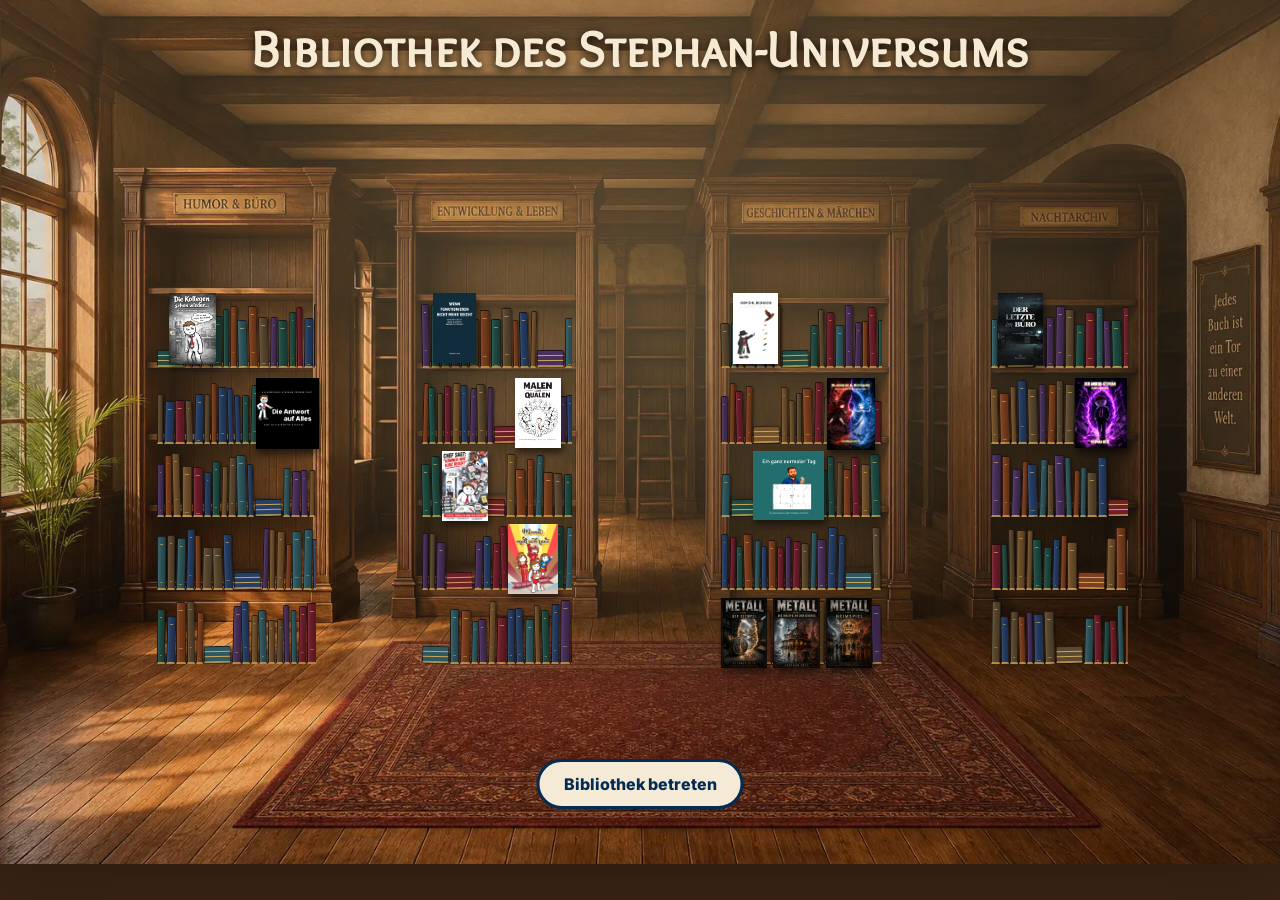
==== index.html @ 8bffe879 "bibliothek aktualisiert" ====
<!doctype html>
<html lang="de">
<head>
<meta charset="utf-8">
<meta name="viewport" content="width=device-width,initial-scale=1">
<title>Bibliothek des Stephan-Universums – Sprint 10.1</title>
<style>
@import url('https://fonts.googleapis.com/css2?family=Inter:wght@400;600;700;800&family=Overlock+SC&display=swap');

:root{
  --ink:#042C53;
  --accent:#AB1147;
  --paper:#f4ead5;
}
*{box-sizing:border-box}
html,body{margin:0;min-height:100%;font-family:Inter,system-ui,sans-serif;background:#1d120b;color:var(--ink)}
button{font:inherit}
.scene{
  position:relative;
  width:min(1536px,100%);
  min-height:864px;
  margin:auto;
  overflow:hidden;
  background:
    linear-gradient(rgba(0,0,0,.05),rgba(0,0,0,.12)),
    url("[data-uri]") center/cover no-repeat;
  box-shadow:0 0 70px rgba(0,0,0,.65);
}
.scene::after{
  content:"";
  position:absolute;
  inset:0;
  pointer-events:none;
  background:linear-gradient(90deg,rgba(0,0,0,.18),transparent 25%,transparent 75%,rgba(0,0,0,.14));
  z-index:1;
}



h1{
  position:absolute;
  z-index:10;
  top:18px;
  left:50%;
  transform:translateX(-50%);
  width:96%;
  margin:0;
  text-align:center;
  color:#f6ead2;
  font-family:"Overlock SC",serif;
  font-size:clamp(30px,4vw,56px);
  text-shadow:0 3px 10px rgba(0,0,0,.9);
}
.shelf-library{
  position:absolute;
  inset:0;
  z-index:22;
  pointer-events:none;
}
.shelf-fill{
  position:absolute;
  inset:0;
  z-index:20;
  pointer-events:none;
}
.shelf-run{
  position:absolute;
  left:var(--run-left);
  top:var(--run-top);
  width:var(--run-width);
  height:66px;
  display:flex;
  align-items:flex-end;
  gap:1px;
  overflow:hidden;
  padding:0 2px;
}
.placeholder-book{
  position:relative;
  flex:0 0 var(--fake-width);
  width:var(--fake-width);
  height:var(--fake-height);
  border-radius:2px 2px 0 0;
  background:
    linear-gradient(90deg,rgba(255,255,255,.12),transparent 24%,rgba(0,0,0,.22) 86%),
    var(--fake-color);
  border:1px solid rgba(20,8,4,.7);
  border-bottom:2px solid rgba(211,169,81,.72);
  box-shadow:1px 1px 2px rgba(0,0,0,.5);
  transform:rotate(var(--fake-lean));
  transform-origin:center bottom;
}
.placeholder-book::before{
  content:"";
  position:absolute;
  left:2px;
  right:2px;
  top:7px;
  height:1px;
  background:rgba(220,184,105,.58);
  box-shadow:0 38px 0 rgba(220,184,105,.42);
}
.placeholder-book.laid{
  flex-basis:27px;
  width:27px;
  height:17px;
  border-radius:2px;
  background:repeating-linear-gradient(to bottom,var(--fake-color) 0 4px,#c9a35f 4px 5px);
  transform:translateY(-1px) rotate(var(--fake-lean));
}
.placeholder-book.laid::before{display:none}
.shelf-library.ready{pointer-events:auto}
.shelf-book{
  position:absolute;
  left:var(--book-x);
  top:var(--book-y);
  height:var(--book-height);
  padding:0;
  border:0;
  background:transparent;
  cursor:pointer;
  transform:rotate(var(--book-tilt));
  transform-origin:center bottom;
  filter:drop-shadow(2px 5px 3px rgba(0,0,0,.55));
  transition:transform .22s ease,filter .22s ease;
}
.shelf-book img{display:block;width:auto;height:100%}
.shelf-book:hover,.shelf-book:focus-visible{
  z-index:3;
  outline:none;
  transform:translateY(-12px) scale(1.12) rotate(0deg);
  filter:drop-shadow(4px 10px 6px rgba(0,0,0,.7)) brightness(1.13);
}
.shelf-book:disabled{cursor:wait;filter:grayscale(.35) brightness(.75)}
/* Saubere Actor-Struktur: alles bewegt sich gemeinsam */
.actor{
  position:absolute;
  z-index:50;
  left:calc(100% + 40px);
  bottom:-14px;
  width:290px;
  height:620px;
  pointer-events:none;
  transition:
    left 1.25s cubic-bezier(.42,0,.25,1),
    bottom 1.05s cubic-bezier(.42,0,.25,1),
    transform 1.05s cubic-bezier(.42,0,.25,1);
  opacity:1;
}
.actor.walking .actor__figure,
.actor.walking .actor__book{
  animation:bob .34s ease-in-out infinite alternate;
}
@keyframes bob{
  from{translate:0 0;rotate:-.6deg}
  to{translate:0 -7px;rotate:.6deg}
}
.actor__figure{
  position:absolute;
  left:0;
  bottom:0;
  width:290px;
  height:auto;
  opacity:1;
  filter:drop-shadow(0 15px 10px rgba(0,0,0,.3));
  z-index:3;
}
.actor__figure--ink{
  z-index:2;
  filter:brightness(0) drop-shadow(0 0 3px #000) drop-shadow(0 0 2px #000)!important;
}
.actor__book{
  position:absolute;
  left:112px;
  bottom:120px;
  width:62px;
  height:190px;
  object-fit:contain;
  opacity:0;
  transform:rotate(90deg) scale(.60);
  filter:drop-shadow(0 8px 5px rgba(0,0,0,.35));
  transition:opacity .18s ease;
  z-index:4;
}
.actor.has-book .actor__book{opacity:1}
.actor__shadow{
  position:absolute;
  left:48px;
  bottom:5px;
  width:200px;
  height:28px;
  border-radius:50%;
  background:rgba(0,0,0,.28);
  filter:blur(7px);
  z-index:1;
}

.speech{
  position:absolute;
  z-index:35;
  right:230px;
  bottom:500px;
  width:260px;
  padding:15px 18px;
  border:3px solid var(--ink);
  border-radius:22px;
  background:#fff;
  box-shadow:0 8px 18px rgba(0,0,0,.18);
  font-weight:800;
  opacity:0;
  transform:translateY(10px);
  transition:.3s;
}
.speech.show{opacity:1;transform:none}
.speech::after{
  content:"";
  position:absolute;
  right:-18px;
  bottom:25px;
  border-width:12px 0 12px 18px;
  border-style:solid;
  border-color:transparent transparent transparent var(--ink);
}
.status{
  position:absolute!important;
  width:1px!important;
  height:1px!important;
  padding:0!important;
  margin:-1px!important;
  overflow:hidden!important;
  clip:rect(0,0,0,0)!important;
  white-space:nowrap!important;
  border:0!important;
}
.overlay{
  position:fixed;
  inset:0;
  z-index:100;
  display:grid;
  place-items:center;
  padding:20px;
  background:rgba(4,44,83,.72);
  backdrop-filter:blur(5px);
  opacity:0;
  visibility:hidden;
  transition:.35s;
}
.overlay.open{opacity:1;visibility:visible}
.book-panel{
  position:relative;
  width:min(900px,96vw);
  min-height:500px;
  display:grid;
  grid-template-columns:minmax(180px,34%) 1fr;
  gap:28px;
  padding:34px;
  border-radius:18px;
  background:
    linear-gradient(90deg,rgba(0,0,0,.08) 49.7%,rgba(255,255,255,.28) 50%,transparent 50.3%),
    var(--paper);
  box-shadow:0 25px 80px rgba(0,0,0,.5);
  transform:scale(.75);
  transition:.45s;
}
.overlay.open .book-panel{transform:scale(1)}
.book-panel img{
  max-width:100%;
  max-height:430px;
  margin:auto;
  display:block;
  object-fit:contain;
  filter:drop-shadow(0 15px 10px rgba(0,0,0,.25));
}
.book-panel h2{
  margin:22px 0 12px;
  font-family:"Overlock SC",serif;
  font-size:clamp(30px,4vw,48px);
}
.book-panel p{line-height:1.65}
.close{
  position:absolute;
  top:12px;
  right:14px;
  border:0;
  background:transparent;
  color:var(--ink);
  font-size:28px;
  cursor:pointer;
}

@media(max-width:820px){
  .scene{min-height:920px;background-position:center top}
  .actor{
    width:220px;
    height:470px;
    bottom:-10px;
  }
  .actor__figure{width:220px}
  .actor__book{
    left:82px;
    bottom:88px;
    width:48px;
    height:145px;
  }
  .actor__shadow{left:36px;width:150px}
  .shelf-book{height:calc(var(--book-height) * .72)}
  .shelf-run{height:50px}
  .speech{right:140px;bottom:370px;width:210px}
  .book-panel{grid-template-columns:1fr;text-align:center;max-height:90vh;overflow:auto}
  .book-panel img{max-height:250px}
}
@media(prefers-reduced-motion:reduce){
  *,*:before,*:after{animation:none!important;transition:none!important}
}

.library-lights{position:absolute;inset:0;z-index:18;pointer-events:none;opacity:0;transition:opacity 1.2s}
.library-lights.active{opacity:1}
.light-zone{position:absolute;top:105px;width:180px;height:650px;text-align:center}
.light-zone .beam{position:absolute;top:0;left:18px;width:144px;height:570px;background:linear-gradient(to bottom,rgba(255,230,150,.28),rgba(255,230,150,.09) 68%,rgba(255,230,150,0));clip-path:polygon(38% 0,62% 0,100% 100%,0 100%);filter:blur(9px)}
.light-zone .label{position:absolute;top:548px;left:-20px;width:220px;padding:0;color:rgba(255,229,158,.9);font-family:"Overlock SC",serif;font-size:21px;font-weight:bold;line-height:1.05;text-transform:uppercase;letter-spacing:.7px;text-shadow:0 0 7px rgba(255,218,124,.85),0 3px 3px rgba(0,0,0,.9);transform:perspective(220px) rotateX(58deg) scaleY(1.25);transform-origin:center top}
.light-zone.humor{left:10%}.light-zone.development{left:31%}.light-zone.stories{left:54%}.light-zone.night{left:76%}


/* Sprint 6.5: Nur der hintere Bibliotheksbereich wird dunkler. */
.spooky-shade{
  position:absolute;
  left:8%;
  right:5%;
  top:7%;
  height:58%;
  z-index:8;
  pointer-events:none;
  opacity:0;
  background:
    radial-gradient(ellipse at 50% 42%,rgba(8,13,24,.08) 0%,rgba(0,0,0,.34) 64%,rgba(0,0,0,.55) 100%),
    linear-gradient(to bottom,rgba(0,0,0,.48),rgba(0,0,0,.18) 82%,transparent);
  filter:blur(3px);
  transition:opacity 2.4s ease;
}
.spooky-shade.active{opacity:1}

/* Stephan bleibt vollständig deckend. */
.actor{
  z-index:50!important;
  opacity:1!important;
  filter:none!important;
  mix-blend-mode:normal!important;
}
.actor__figure:not(.actor__figure--ink){
  opacity:1!important;
  filter:drop-shadow(0 15px 10px rgba(0,0,0,.30))!important;
  mix-blend-mode:normal!important;
}
.actor__figure--ink{
  opacity:1!important;
  filter:brightness(0) drop-shadow(0 0 3px #000) drop-shadow(0 0 2px #000)!important;
  mix-blend-mode:normal!important;
}
.actor__book{opacity:0}
.actor.has-book .actor__book{opacity:1}

/* Das Gespenst bleibt ein Hintergrunddetail, ist aber deutlich besser erkennbar. */
.ghost-stage{
  position:absolute;
  left:7%;
  right:5%;
  top:13%;
  height:45%;
  z-index:11;
  overflow:hidden;
  pointer-events:none;
}
.ghost-shell{
  position:absolute;
  left:-220px;
  top:34%;
  width:165px;
  height:118px;
  opacity:0;
  transform:scale(.81);
  will-change:left,top,transform,opacity;
}
.ghost-image{
  position:absolute;
  inset:0;
  width:100%;
  height:100%;
  object-fit:contain;
  filter:
    brightness(.82)
    drop-shadow(0 0 8px rgba(205,225,255,.42))
    drop-shadow(0 0 16px rgba(125,170,220,.24));
}
.ghost-shell.ambient{
  animation:ghostAmbient 34s ease-in-out infinite;
}
@keyframes ghostAmbient{
  0%{left:-220px;top:38%;opacity:0;transform:translateY(0) scale(.75) rotate(-2deg)}
  8%{opacity:.36}
  20%{left:18%;top:30%;opacity:.18;transform:translateY(-10px) scale(.78) rotate(1deg)}
  34%{left:36%;top:40%;opacity:.42;transform:translateY(7px) scale(.81) rotate(-1deg)}
  48%{left:56%;top:28%;opacity:.16;transform:translateY(-8px) scale(.80) rotate(1deg)}
  62%{left:78%;top:39%;opacity:.40;transform:translateY(6px) scale(.77) rotate(-1deg)}
  74%{left:102%;top:31%;opacity:0;transform:translateY(-5px) scale(.74) rotate(2deg)}
  75%{left:102%;top:31%;opacity:0;transform:scaleX(-1) scale(.74)}
  83%{opacity:.35}
  91%{left:42%;top:36%;opacity:.20;transform:translateY(5px) scaleX(-1) scale(.78)}
  100%{left:-220px;top:28%;opacity:0;transform:translateY(-7px) scaleX(-1) scale(.75)}
}
.knock-book{display:none!important}


/* Sprint 6.6: Vier anklickbare Museumsschilder im Besucherbereich. */
.info-signs{
  position:absolute;
  z-index:58;
  left:2.5%;
  right:19%;
  bottom:18px;
  display:grid;
  grid-template-columns:repeat(4,minmax(0,1fr));
  gap:18px;
  align-items:end;
  pointer-events:none;
  opacity:0;
  transform:translateY(24px);
  transition:opacity .8s ease,transform .8s ease;
}
.info-signs.active{
  opacity:1;
  transform:none;
  pointer-events:auto;
}
.info-sign{
  position:relative;
  min-width:0;
  padding-bottom:24px;
  filter:drop-shadow(0 10px 8px rgba(0,0,0,.48));
}
.info-sign__plate{
  position:relative;
  min-height:170px;
  padding:13px 12px 15px;
  border:3px solid #8d642d;
  border-radius:8px;
  color:#f7e8bd;
  background:
    linear-gradient(145deg,rgba(255,255,255,.11),transparent 24%),
    linear-gradient(180deg,#4b2b18,#2b170e);
  box-shadow:
    inset 0 0 0 2px rgba(226,183,92,.22),
    inset 0 0 22px rgba(0,0,0,.55);
  transform:perspective(420px) rotateX(10deg);
  transform-origin:center bottom;
}
.info-sign__plate::before{
  content:"";
  position:absolute;
  inset:5px;
  border:1px solid rgba(222,179,88,.38);
  border-radius:4px;
  pointer-events:none;
}
.info-sign h2{
  position:relative;
  margin:0 0 9px;
  padding-bottom:7px;
  color:#e9c976;
  font-family:"Overlock SC",serif;
  font-size:clamp(14px,1.35vw,20px);
  line-height:1.05;
  text-align:center;
  text-shadow:0 2px 3px rgba(0,0,0,.8);
  border-bottom:1px solid rgba(228,192,112,.36);
}
.info-sign__titles{
  position:relative;
  display:grid;
  gap:4px;
}
.info-title{
  width:100%;
  padding:4px 4px;
  border:0;
  border-radius:4px;
  color:#f6ead0;
  background:transparent;
  font-size:clamp(12px,1.05vw,16px);
  line-height:1.2;
  text-align:left;
  cursor:pointer;
  text-shadow:0 1px 2px rgba(0,0,0,.9);
  transition:color .18s ease,background .18s ease,text-shadow .18s ease,transform .18s ease;
}
.info-title:hover,
.info-title:focus-visible{
  outline:none;
  color:#fff3b8;
  background:rgba(220,174,73,.18);
  text-shadow:0 0 8px rgba(255,221,121,.9);
  transform:translateX(3px);
}
.info-title:disabled{
  opacity:.48;
  cursor:wait;
  transform:none;
}
.info-sign__post{
  position:absolute;
  left:50%;
  bottom:0;
  width:12px;
  height:34px;
  transform:translateX(-50%);
  border:2px solid #785020;
  background:linear-gradient(90deg,#4a2a12,#bb843c 48%,#43230f);
  box-shadow:0 4px 6px rgba(0,0,0,.45);
}
.info-sign__post::after{
  content:"";
  position:absolute;
  left:50%;
  bottom:-4px;
  width:58px;
  height:10px;
  transform:translateX(-50%);
  border:2px solid #6e481c;
  border-radius:50%;
  background:linear-gradient(#a66f30,#4b2b13);
}
.info-sign--night .info-sign__plate{
  border-color:#6c7890;
  background:
    linear-gradient(145deg,rgba(185,211,255,.12),transparent 24%),
    linear-gradient(180deg,#252c3c,#121722);
  box-shadow:
    inset 0 0 0 2px rgba(158,184,224,.18),
    inset 0 0 24px rgba(0,0,0,.68);
}
.info-sign--night h2{color:#c6d8f3}

/* Die echten Buchrücken bleiben Dekoration; ausgewählt wird über die Schilder. */
.shelf-library.ready{pointer-events:none}
.shelf-book{cursor:default}
.shelf-book:hover,
.shelf-book:focus-visible{
  z-index:auto;
  outline:none;
  transform:rotate(var(--book-tilt));
  filter:drop-shadow(2px 5px 3px rgba(0,0,0,.55));
}

/* Die vorhandenen Regalnamen bleiben am Regal; im Lichtkegel steht kein zweiter Text. */
.light-zone .label{display:none}
.light-zone.humor .beam{
  background:linear-gradient(to bottom,rgba(255,224,137,.31),rgba(255,215,122,.08) 70%,transparent);
}
.light-zone.development .beam{
  background:linear-gradient(to bottom,rgba(244,235,182,.27),rgba(225,230,170,.08) 70%,transparent);
}
.light-zone.stories .beam{
  background:linear-gradient(to bottom,rgba(255,215,105,.34),rgba(255,197,77,.09) 70%,transparent);
}
.light-zone.night .beam{
  background:linear-gradient(to bottom,rgba(161,193,239,.30),rgba(105,137,190,.10) 70%,transparent);
  filter:blur(10px);
}

/* Stephan wartet ganz rechts, außerhalb der Schildreihe. */
.speech{right:245px}
@media(max-width:1050px){
  .info-signs{right:15%;gap:10px}
  .info-sign__plate{min-height:160px;padding:10px 8px 12px}
}
@media(max-width:820px){
  .info-signs{
    left:2%;
    right:2%;
    bottom:12px;
    grid-template-columns:repeat(2,minmax(0,1fr));
    gap:8px 10px;
  }
  .info-sign{padding-bottom:15px}
  .info-sign__plate{min-height:126px}
  .info-sign__post{height:23px}
  .actor{opacity:.88!important}
}


/* Sprint 6.8 – fertige Bibliothekskarte für Buch 1 */
.library-card-panel{width:min(1120px,94vw);max-height:90vh;overflow:auto;grid-template-columns:minmax(260px,.72fr) minmax(430px,1.28fr);gap:30px;padding:34px;align-items:start;background:radial-gradient(circle at 20% 10%,rgba(232,196,117,.12),transparent 36%),linear-gradient(145deg,#24150e,#100b08 68%);border:3px solid #8c642f;box-shadow:0 28px 80px rgba(0,0,0,.78),inset 0 0 0 2px rgba(228,188,104,.16)}
.reading-desk{position:sticky;top:8px;padding:28px 24px 34px;border:3px solid #694119;border-radius:12px 12px 35px 35px;background:linear-gradient(100deg,rgba(255,255,255,.06),transparent 28%),repeating-linear-gradient(90deg,#553019 0,#553019 22px,#4a2815 23px,#4a2815 45px);box-shadow:inset 0 0 28px rgba(0,0,0,.55),0 18px 24px rgba(0,0,0,.4)}
.reading-desk__cover{display:flex;justify-content:center;align-items:center;min-height:410px;padding:14px;border-radius:8px;background:rgba(20,11,7,.48);box-shadow:inset 0 0 18px rgba(0,0,0,.7)}
.reading-desk__cover img{display:block;width:auto;max-width:100%;max-height:430px;object-fit:contain;filter:drop-shadow(0 15px 14px rgba(0,0,0,.72))}
.reading-desk__label{margin-top:18px;color:#d8bc7d;font-size:13px;letter-spacing:.08em;text-align:center;text-transform:uppercase}
.library-card{position:relative;padding:25px 28px 28px;color:#332519;border-radius:5px;background:linear-gradient(rgba(255,255,255,.25),rgba(255,255,255,.02)),#eee1c4;box-shadow:0 16px 30px rgba(0,0,0,.45),inset 0 0 32px rgba(114,80,36,.18)}
.library-card::before{content:"";position:absolute;inset:10px;border:1px solid rgba(96,63,27,.28);pointer-events:none}
.library-card h2{position:relative;margin:0 0 17px;color:#442715;font-family:"Overlock SC",serif;font-size:clamp(30px,3.2vw,48px);line-height:.95}
.library-card h3{margin:0 0 8px;color:#59351e;font-family:"Overlock SC",serif;font-size:21px}
.library-card__location{position:relative;display:inline-block;margin:0 0 13px;padding:5px 10px;color:#d9e5f7;border:1px solid #64738d;background:#283143;font-size:13px;letter-spacing:.06em;text-transform:uppercase}
.library-card__section{position:relative;margin-top:18px;padding-top:15px;border-top:1px solid rgba(91,59,28,.28)}
.library-card blockquote{margin:0;padding:11px 14px;border-left:4px solid #8a5a2f;background:rgba(113,74,34,.07);font-style:italic;line-height:1.48}
.detail-description p{margin:0 0 10px;line-height:1.5}
.book-data{margin:0;border:1px solid rgba(85,53,25,.32)}
.book-data div{display:grid;grid-template-columns:150px 1fr;border-top:1px solid rgba(85,53,25,.22)}
.book-data div:first-child{border-top:0}.book-data dt,.book-data dd{margin:0;padding:8px 10px}.book-data dt{font-weight:800;background:rgba(92,58,27,.09)}
.detail-actions{position:relative;display:flex;flex-wrap:wrap;gap:10px;margin-top:23px}
.detail-button{display:inline-flex;justify-content:center;align-items:center;min-height:43px;padding:9px 17px;border:2px solid #5d381d;border-radius:999px;color:#f8ebcf;background:#53301b;font-weight:800;text-decoration:none;box-shadow:0 5px 10px rgba(0,0,0,.2);transition:transform .18s ease,filter .18s ease}
.detail-button:hover,.detail-button:focus-visible{outline:none;transform:translateY(-2px);filter:brightness(1.14)}
.detail-button--amazon{color:#17120c;border-color:#a46613;background:#f2b84b}
.detail-amazon-links{display:flex;flex-wrap:wrap;gap:10px;justify-content:center}
.detail-fallback{position:relative;margin:15px 0 0;line-height:1.55}
.library-card-panel:not(.is-finished) .finished-only,.library-card-panel:not(.is-finished) .library-card__location{display:none}
.library-card-panel.is-finished .detail-fallback{display:none}
@media(max-width:820px){.library-card-panel{grid-template-columns:1fr;gap:18px;padding:18px}.reading-desk{position:relative;top:auto}.reading-desk__cover{min-height:260px}.reading-desk__cover img{max-height:330px}.library-card{padding:20px 18px}.book-data div{grid-template-columns:125px 1fr}}


/* Sprint 6.8a – Detailansicht nach genehmigtem Nachtarchiv-Entwurf */
.library-card-panel{
  position:relative;
  isolation:isolate;
  background:
    linear-gradient(rgba(5,7,9,.40),rgba(5,7,9,.68)),
    radial-gradient(circle at 16% 35%,rgba(64,84,92,.24),transparent 36%),
    linear-gradient(135deg,#171412,#08090a 72%);
}
.library-card-panel::before{
  content:attr(data-plaque);
  position:absolute;
  z-index:-1;
  left:38px;
  top:28px;
  padding:10px 16px;
  color:#c8a76b;
  border:2px solid #6f5632;
  background:rgba(20,19,18,.76);
  font-family:"Overlock SC",serif;
  font-size:18px;
  letter-spacing:.08em;
  box-shadow:inset 0 0 0 2px rgba(188,149,80,.12),0 8px 18px rgba(0,0,0,.45);
}
.reading-desk{
  margin-top:54px;
  transform:perspective(900px) rotateY(2deg) rotateX(1deg);
}
.reading-desk__cover{
  min-height:500px;
  background:
    radial-gradient(circle at 72% 20%,rgba(149,181,184,.08),transparent 30%),
    linear-gradient(145deg,rgba(14,18,20,.88),rgba(6,8,9,.96));
}
.reading-desk__cover img{
  max-height:500px;
  border-radius:2px;
  box-shadow:
    -14px 18px 0 rgba(30,22,15,.85),
    -18px 22px 18px rgba(0,0,0,.55),
    0 20px 28px rgba(0,0,0,.68);
  transform:rotate(-1.2deg);
}
.library-card{
  background:
    radial-gradient(circle at 17% 8%,rgba(255,255,255,.34),transparent 24%),
    repeating-linear-gradient(0deg,rgba(108,73,35,.025) 0,rgba(108,73,35,.025) 1px,transparent 1px,transparent 4px),
    #ead7b0;
  border:1px solid rgba(95,61,26,.36);
  box-shadow:
    0 18px 34px rgba(0,0,0,.50),
    inset 0 0 48px rgba(102,67,28,.16);
}
.library-card::after{
  content:"";
  position:absolute;
  inset:-1px;
  pointer-events:none;
  border-radius:5px;
  box-shadow:inset 0 0 14px rgba(84,51,21,.24);
}
.library-card__location{
  background:#272a2f;
  border-color:#7a6540;
  color:#e6d3a7;
}
.detail-button--amazon{
  width:100%;
  min-height:52px;
  border-radius:6px;
  color:#f8e7bd;
  border-color:#9e6d2e;
  background:
    linear-gradient(rgba(255,255,255,.08),rgba(255,255,255,0)),
    #7d1f1c;
  font-family:"Overlock SC",serif;
  font-size:20px;
  letter-spacing:.04em;
  box-shadow:
    inset 0 0 0 2px rgba(238,188,91,.12),
    0 8px 16px rgba(0,0,0,.30);
}
.detail-button--amazon::before{
  content:"🛒";
  margin-right:10px;
  font-size:21px;
}


.library-card-panel[data-theme="humor"]{
  background:
    linear-gradient(rgba(14,9,5,.22),rgba(14,9,5,.52)),
    radial-gradient(circle at 18% 34%,rgba(165,108,45,.20),transparent 38%),
    linear-gradient(135deg,#24180e,#0d0906 72%);
}
.library-card-panel[data-theme="humor"]::before{
  color:#d9b66f;
  border-color:#76592d;
}

/* Sprint 10 – Tablet- und Touch-Optimierung */
@media (hover:none), (pointer:coarse){
  .info-title{
    min-height:44px;
    padding:9px 8px;
    font-size:clamp(14px,1.45vw,18px);
    line-height:1.22;
    touch-action:manipulation;
    -webkit-tap-highlight-color:rgba(233,201,118,.25);
  }
  .info-title:hover,
  .info-title:focus-visible{
    transform:none;
  }
  .close{
    z-index:5;
    top:8px;
    right:8px;
    width:48px;
    height:48px;
    display:grid;
    place-items:center;
    padding:0;
    border-radius:50%;
    background:rgba(244,234,213,.92);
    font-size:34px;
    line-height:1;
    touch-action:manipulation;
    -webkit-tap-highlight-color:transparent;
  }
  .detail-button{
    min-height:48px;
    padding:11px 18px;
    touch-action:manipulation;
  }
}

/* Tablet quer: zwei gut lesbare Schildreihen statt vier schmaler Spalten. */
@media (min-width:821px) and (max-width:1180px){
  .scene{min-height:980px}
  .info-signs{
    left:4%;
    right:4%;
    bottom:14px;
    grid-template-columns:repeat(2,minmax(0,1fr));
    gap:10px 18px;
  }
  .info-sign{padding-bottom:17px}
  .info-sign__plate{
    min-height:142px;
    padding:11px 12px 13px;
  }
  .info-sign h2{font-size:clamp(17px,2vw,22px)}
  .info-title{font-size:clamp(14px,1.6vw,18px)}
  .info-sign__post{height:25px}
  .actor{
    width:230px;
    height:490px;
    bottom:-12px;
    opacity:.9!important;
  }
  .actor__figure{width:230px}
  .actor__book{left:87px;bottom:92px;width:50px;height:150px}
  .actor__shadow{left:38px;width:158px}
  .library-card-panel{
    width:min(980px,96vw);
    max-height:94dvh;
    gap:22px;
    padding:24px;
    grid-template-columns:minmax(230px,.65fr) minmax(390px,1.35fr);
    overscroll-behavior:contain;
    -webkit-overflow-scrolling:touch;
  }
  .reading-desk{margin-top:42px;padding:22px 18px 27px}
  .reading-desk__cover{min-height:350px}
  .reading-desk__cover img{max-height:370px}
  .library-card{padding:22px}
}

/* Tablet hoch und kleinere Ansichten. */
@media (max-width:820px){
  .scene{
    min-height:1060px;
    background-position:center top;
  }
  .info-signs{
    left:3%;
    right:3%;
    bottom:10px;
    gap:8px 12px;
  }
  .info-sign__plate{
    min-height:150px;
    padding:10px 9px 12px;
  }
  .info-sign h2{font-size:clamp(16px,3vw,21px)}
  .info-title{font-size:clamp(14px,2.6vw,17px)}
  .overlay{
    place-items:start center;
    padding:8px;
    overflow:auto;
    overscroll-behavior:contain;
    -webkit-overflow-scrolling:touch;
  }
  .library-card-panel{
    width:100%;
    max-height:none;
    min-height:calc(100dvh - 16px);
    margin:auto 0;
    padding:56px 14px 18px;
    border-radius:12px;
    overflow:visible;
    grid-template-columns:1fr;
    gap:14px;
  }
  .library-card-panel::before{
    left:14px;
    top:14px;
    max-width:calc(100% - 76px);
    padding:7px 10px;
    font-size:14px;
  }
  .reading-desk{
    position:relative;
    top:auto;
    margin-top:0;
    padding:16px 14px 20px;
    transform:none;
  }
  .reading-desk__cover{min-height:230px}
  .reading-desk__cover img{max-height:300px}
  .reading-desk__label{margin-top:10px}
  .library-card{padding:19px 15px}
  .library-card h2{
    padding-right:36px;
    font-size:clamp(28px,7vw,40px);
  }
  .book-data div{grid-template-columns:minmax(104px,34%) 1fr}
  .book-data dt,.book-data dd{padding:8px 7px}
  .detail-amazon-links,
  .detail-actions{display:grid;grid-template-columns:1fr}
  .detail-button{width:100%}
}


/* Sprint 10.1: Licht an – bessere Lesbarkeit bei erhaltener Nachtstimmung. */
html,body{background:#382316}
.scene{
  background:
    linear-gradient(rgba(255,225,165,.12),rgba(92,51,24,.03)),
    url("[data-uri]") center/cover no-repeat;
  box-shadow:0 0 70px rgba(35,17,7,.55);
}
.scene::before{
  content:"";
  position:absolute;
  inset:0;
  z-index:2;
  pointer-events:none;
  background:
    radial-gradient(ellipse at 50% 35%,rgba(255,225,158,.20),transparent 57%),
    linear-gradient(to bottom,rgba(255,205,125,.10),transparent 72%);
}
.scene::after{
  background:linear-gradient(90deg,rgba(42,20,8,.10),transparent 22%,transparent 78%,rgba(42,20,8,.08));
}
.library-lights{filter:brightness(1.35) saturate(1.08)}
.light-zone .beam{
  background:linear-gradient(to bottom,rgba(255,235,173,.44),rgba(255,222,139,.17) 68%,rgba(255,230,150,0));
  filter:blur(12px);
}
.spooky-shade{
  background:
    radial-gradient(ellipse at 50% 42%,rgba(8,13,24,.03) 0%,rgba(0,0,0,.16) 64%,rgba(0,0,0,.28) 100%),
    linear-gradient(to bottom,rgba(0,0,0,.24),rgba(0,0,0,.08) 82%,transparent);
}
.info-sign__plate{
  filter:brightness(1.14) saturate(1.04);
  box-shadow:0 10px 22px rgba(0,0,0,.38),inset 0 0 0 1px rgba(255,224,157,.16);
}
.shelf-book{filter:drop-shadow(2px 5px 3px rgba(0,0,0,.48)) brightness(1.08)}


/* Sprint 10.3: Der ursprüngliche, gerenderte Bibliotheksraum ist wieder da.
   Die eingebettete Datei hält GitHub und Tablet von externen Assets unabhängig. */
.scene{
  background-position:center top;
  background-size:cover;
}

/* Sprint 10.5a: Bibliothekar wieder exakt in den Farben der Originalfigur. */

/* Sprint 10.5b: farbiger Bibliothekar ohne durchscheinende Schwarzmaske. */

/* Sprint 10.6: Cover und Buchrücken eine Regalebene tiefer. */
/* Sprint 10.6a: sichtbare Figur aus 10.5b; nur Gesicht und Hände deckend weiß. */


/* Sprint 11.0: ein einziges, nach oben ausfahrbares Bücherschild. */
.info-signs{
  position:absolute;
  z-index:58;
  left:50%;
  right:auto;
  bottom:18px;
  width:min(470px,72%);
  height:auto;
  display:block;
  opacity:0;
  pointer-events:none;
  transform:translate(-50%,18px);
  transition:opacity .65s ease,transform .65s ease;
}
.info-signs.active{
  opacity:1;
  pointer-events:auto;
  transform:translate(-50%,0);
}
.book-sign{
  position:relative;
  width:100%;
  height:52px;
  overflow:hidden;
  border:3px solid #4a2916;
  border-radius:4px 4px 2px 2px;
  color:#24160e;
  background:
    linear-gradient(105deg,rgba(255,255,255,.15),transparent 22%),
    linear-gradient(180deg,#eadabb,#c9af82);
  box-shadow:
    0 11px 18px rgba(0,0,0,.46),
    inset 0 0 0 2px rgba(117,73,34,.27),
    inset 0 0 24px rgba(78,43,19,.18);
  transition:height .42s cubic-bezier(.2,.75,.25,1);
}
.book-sign[data-view="shelves"]{height:258px}
.book-sign[data-view="books"]{height:390px}
.book-sign__handle{
  position:absolute;
  z-index:3;
  left:0;
  right:0;
  bottom:0;
  width:100%;
  height:49px;
  padding:7px 18px 6px;
  border:0;
  border-top:2px solid rgba(74,41,22,.72);
  color:#2d1a0e;
  background:
    linear-gradient(90deg,rgba(91,48,23,.08),transparent 25%,transparent 75%,rgba(91,48,23,.08)),
    linear-gradient(180deg,#e9d9b9,#cfb68b);
  font-family:"Overlock SC",serif;
  font-size:clamp(23px,2.15vw,31px);
  line-height:1;
  letter-spacing:.07em;
  text-align:center;
  cursor:pointer;
  text-shadow:0 1px 0 rgba(255,255,255,.65);
}
.book-sign__handle:hover,
.book-sign__handle:focus-visible{
  outline:none;
  color:#6e201c;
  background:linear-gradient(180deg,#f0e2c6,#d8c197);
}
.book-sign__body{
  position:absolute;
  inset:0 0 49px;
  display:flex;
  flex-direction:column;
  align-items:stretch;
  justify-content:center;
  gap:5px;
  padding:20px 34px 16px;
  overflow-y:auto;
  opacity:0;
  transform:translateY(15px);
  transition:opacity .22s ease .08s,transform .3s ease .06s;
  scrollbar-width:thin;
  scrollbar-color:#8d6337 transparent;
}
.book-sign:not([data-view="closed"]) .book-sign__body{
  opacity:1;
  transform:none;
}
.book-sign[data-view="closed"] .book-sign__body{pointer-events:none}
.sign-shelf,
.sign-book,
.sign-back{
  width:100%;
  border:0;
  border-radius:4px;
  color:#2b1b11;
  background:transparent;
  text-align:center;
  cursor:pointer;
  transition:color .17s ease,background .17s ease,transform .17s ease;
}
.sign-shelf{
  padding:8px 10px;
  font-family:"Overlock SC",serif;
  font-size:clamp(20px,1.85vw,27px);
  line-height:1.06;
  letter-spacing:.015em;
}
.sign-heading{
  margin:0 0 5px;
  color:#5f241d;
  font-family:"Overlock SC",serif;
  font-size:clamp(19px,1.65vw,24px);
  line-height:1.05;
  text-align:center;
}
.sign-book{
  position:relative;
  padding:6px 10px 6px 27px;
  font-size:clamp(13px,1.08vw,16px);
  line-height:1.16;
  text-align:left;
}
.sign-book::before{
  content:"•";
  position:absolute;
  left:10px;
  color:#7c3227;
}
.sign-back{
  padding:4px 8px;
  font-size:clamp(12px,.9vw,14px);
}
.sign-shelf:hover,
.sign-shelf:focus-visible,
.sign-book:hover,
.sign-book:focus-visible,
.sign-back:hover,
.sign-back:focus-visible{
  outline:none;
  color:#711f1b;
  background:rgba(117,58,35,.12);
  transform:scale(1.018);
}
.book-sign button:disabled{opacity:.46;cursor:wait;transform:none}

@media (min-width:821px) and (max-width:1180px){
  .info-signs{left:50%;right:auto;bottom:15px;width:min(460px,70%);display:block}
  .book-sign[data-view="shelves"]{height:250px}
  .book-sign[data-view="books"]{height:375px}
  .book-sign__body{padding:18px 30px 15px}
}

@media (max-width:820px){
  .info-signs{left:50%;right:auto;bottom:12px;width:min(92%,470px);display:block}
  .book-sign{height:50px}
  .book-sign[data-view="shelves"]{height:250px}
  .book-sign[data-view="books"]{height:min(430px,62vh)}
  .book-sign__handle{height:47px;font-size:clamp(22px,5.4vw,29px)}
  .book-sign__body{inset:0 0 47px;padding:16px 22px 13px;gap:4px}
  .sign-shelf{font-size:clamp(19px,4.7vw,25px);padding:7px 8px}
  .sign-heading{font-size:clamp(18px,4.3vw,23px)}
  .sign-book{font-size:clamp(13px,3vw,16px);padding:5px 8px 5px 25px}
}

</style>
</head>
<body>
<main class="scene" id="scene">
  <h1>Bibliothek des Stephan-Universums</h1>

  <div id="shelfFill" class="shelf-fill" aria-hidden="true"></div>
  <div id="shelfLibrary" class="shelf-library" aria-label="Bücher in den Regalen"></div>
<button id="welcomeStart" style="position:absolute;z-index:40;left:50%;bottom:55px;transform:translateX(-50%);padding:12px 24px;border-radius:999px;border:3px solid #042C53;background:#f4ead5;color:#042C53;font-weight:800;cursor:pointer;">Bibliothek betreten</button>

  <div id="speech" class="speech">Bitte sehr. Eine ausgezeichnete Wahl.</div>

  <div id="actor" class="actor" aria-hidden="true">
    <div class="actor__shadow"></div>
<img class="actor__figure" src="[data-uri]" alt="Bibliothekar Stephan">
    <img id="carryBook" class="actor__book" alt="">
  </div>

  
  <div id="spookyShade" class="spooky-shade" aria-hidden="true"></div>

  <div id="ghostStage" class="ghost-stage" aria-hidden="true">
    <div id="ghostShell" class="ghost-shell">
      <img id="ghostFly" class="ghost-image" src="[data-uri]" alt="">
    </div>
  </div>
  <div id="knockBook" class="knock-book" aria-hidden="true"></div>

  <div id="status" class="status">Willkommen in der Bibliothek</div>

  <nav id="infoSigns" class="info-signs" aria-label="Bücherauswahl">
    <section id="bookSign" class="book-sign" data-view="closed">
      <div id="bookSignBody" class="book-sign__body" aria-live="polite" aria-hidden="true"></div>
      <button id="bookSignHandle" class="book-sign__handle" type="button" aria-expanded="false" aria-controls="bookSignBody">Bücher</button>
    </section>
  </nav>

<div id="libraryLights" class="library-lights">
  <div class="light-zone humor"><div class="beam"></div><div class="label">Humor</div></div>
  <div class="light-zone development"><div class="beam"></div><div class="label">Entwicklung &amp; Leben</div></div>
  <div class="light-zone stories"><div class="beam"></div><div class="label">Geschichten &amp; Welten</div></div>
  <div class="light-zone night"><div class="beam"></div><div class="label">Nachtarchiv</div></div>
</div>
</main>

<div id="overlay" class="overlay" aria-hidden="true">
  <article class="book-panel library-card-panel" role="dialog" aria-modal="true" aria-labelledby="detailTitle">
    <button id="close" class="close" aria-label="Schließen">×</button>
    <div class="reading-desk">
      <div class="reading-desk__cover"><img id="detailImage" alt=""></div>
      <div class="reading-desk__label">Aus dem Bestand des Stephan-Universums</div>
    </div>
    <section class="library-card">
      <p id="detailLocation" class="library-card__location"></p>
      <h2 id="detailTitle"></h2>
      <section class="library-card__section finished-only">
        <h3>Bibliothekar Stephan sagt …</h3>
        <blockquote id="detailLibrarian"></blockquote>
      </section>
      <section class="library-card__section finished-only">
        <h3>Inhaltsbeschreibung</h3>
        <div id="detailDescription" class="detail-description"></div>
      </section>
      <section class="library-card__section finished-only">
        <h3>Bibliotheksdaten</h3>
        <dl class="book-data">
          <div><dt>Autor</dt><dd>Stephan Otte</dd></div>
          <div><dt>Kategorie</dt><dd id="detailCategory"></dd></div>
          <div><dt>Standort</dt><dd id="detailDataLocation"></dd></div>
          <div><dt>Veröffentlichung</dt><dd id="detailPublication"></dd></div>
          <div><dt>Format</dt><dd id="detailFormat"></dd></div>
          <div><dt>Universum</dt><dd id="detailUniverse"></dd></div>
        </dl>
      </section>
      <section class="library-card__section finished-only">
        <h3>Ausleihnotiz</h3>
        <blockquote id="detailNote"></blockquote>
      </section>
      <div class="detail-actions finished-only">
        <div id="amazonLinks" class="detail-amazon-links" aria-label="Bei Amazon erhältlich"></div>
        
      </div>
      <p id="detailText" class="detail-fallback"></p>
    </section>
  </article>
</div>

<script>
const books = [
  {title:"Wenn Funktionieren nicht mehr reicht",shelf:"development",img:"[data-uri]",x:33.8,y:33.9,h:70,tilt:0,text:"Ein ehrlicher Begleiter für Männer, die lange funktioniert haben – und merken, dass da noch mehr sein muss.",finished:true,location:"Entwicklung & Leben – Regal II",librarian:"Dieses Buch ist für Menschen, die zuverlässig alles tragen – bis sie merken, dass sie selbst dabei irgendwo liegen geblieben sind. Es redet nicht von oben herab und wedelt auch nicht mit Räucherstäbchen. Es setzt sich daneben und hilft beim Sortieren.",description:["Du funktionierst. Im Alltag. Im Job. Für andere. Irgendwie auch für dich selbst. Aber vielleicht merkst du längst, dass das allein nicht mehr reicht.","„Wenn Funktionieren nicht mehr reicht“ ist ein ehrliches Buch für Männer, die viel tragen, viel regeln und nach außen oft ganz gut durchkommen – innerlich aber spüren, dass etwas nicht mehr stimmt. Nicht unbedingt dramatisch. Aber spürbar.","Vielleicht bist du schneller gereizt als früher. Vielleicht müder. Vielleicht voller im Kopf. Vielleicht weiter weg von dir selbst, als dir lieb ist.","Dieses Buch ist kein Selbstoptimierungsprogramm und kein weichgespülter Wohlfühlratgeber. Es geht nicht um höher, schneller, besser. Es geht um etwas Nützlicheres: weniger Druck, mehr Klarheit und den Weg zurück zu dir selbst.","In kurzen, gut lesbaren Kapiteln geht es unter anderem um das Gefühl, nur noch zu funktionieren, einen Kopf ohne Feierabend, Achtsamkeit ohne Räucherstäbchen, Erschöpfung, Grenzen, persönliche Werte und Wachstum ohne Selbstoptimierungszirkus.","Dazu kommen ehrliche Reflexionsfragen, alltagstaugliche Übungen und klare Gedanken, die nicht belehren, sondern begleiten. Für Männer mittleren Alters, die nicht perfekt werden wollen – sondern wieder ruhiger, klarer und echter leben möchten."],category:"Ratgeber & persönliche Entwicklung",publication:"14. April 2026",format:"Taschenbuch: 14,81 × 21,01 cm · 12,95 € • Kindle: 6,99 €",universe:"Stephan-Universum",note:"Wird häufig von Besuchern ausgeliehen, die behaupten, eigentlich gar keinen Ratgeber zu brauchen. Sie bringen es meist mit mehr Eselsohren zurück als erwartet.",offers:[["Taschenbuch bei Amazon","https://www.amazon.de/dp/B0GX9ZKW2F"],["Kindle bei Amazon","https://www.amazon.de/dp/B0GX35Y7Q8"]]},
  {title:"Der Letzte im Büro",shelf:"night",img:"[data-uri]",x:78.0,y:33.9,h:72,tilt:0,text:"Psychologischer Büro-Horror aus einer Welt, in der Feierabend manchmal nur ein Gerücht ist.",finished:true,location:"Nachtarchiv – Regal IV",librarian:"Dieses Exemplar wird nach Büroschluss nur ungern herausgegeben. Es beginnt mit Überstunden und endet dort, wo Erschöpfung, Angst und Wirklichkeit nicht mehr sauber voneinander zu trennen sind.",description:["Wie lange kann ein Mensch funktionieren, bevor etwas in ihm zerbricht?","Jonas Weber arbeitet zu viel. Zu lange. Zu zuverlässig. Seit Jahren sagt er zu allem Ja: Überstunden, Deadlines, zusätzliche Verantwortung. Er funktioniert. Still, pflichtbewusst, unauffällig. Niemand bedankt sich dafür. Niemand merkt, wie erschöpft er wirklich ist.","Bis etwas im Büro ihn bemerkt. Zuerst sind es nur Kleinigkeiten: eine Nachricht auf seinem Bildschirm, ein Schatten aus dem Augenwinkel, eine Stimme, die Dinge weiß, die niemand wissen dürfte. Dann verschwinden Menschen. Und Jonas begreift, dass die Nächte im Büro nicht leer sind.","Etwas lebt dort. Etwas, das sich von Erschöpfung, Wut und innerer Leere nährt. Etwas, das mit jeder Überstunde stärker wird.","Während die Grenze zwischen Realität, Angst und Wahnsinn immer weiter zerfällt, muss Jonas sich einer Wahrheit stellen, die er viel zu lange verdrängt hat: Manche Dinge entstehen nicht aus der Dunkelheit. Manche entstehen aus einem Menschen, der zu lange funktioniert.","Ein düsterer psychologischer Horrorroman über Arbeitsdruck, innere Erschöpfung und das Grauen, das wächst, wenn niemand hinsieht."],category:"Psychologischer Horror",publication:"11. März 2026",format:"Taschenbuch: 13,97 × 21,59 cm · 10,99 € • Kindle: 4,99 € • Hardcover: 14,57 × 22,19 cm · 19,90 €",universe:"Stephan-Universum",note:"Bitte vor Verlassen der Bibliothek prüfen, ob wirklich alle Kollegen gegangen sind. Das Buch übernimmt dafür ausdrücklich keine Haftung.",offers:[["Taschenbuch bei Amazon","https://www.amazon.de/dp/B0GS9DRNQ8"],["Kindle bei Amazon","https://www.amazon.de/dp/B0GSCXFXST"],["Hardcover bei Amazon","https://www.amazon.de/dp/B0GS9D73Q3"]]},
  {title:"Malen statt Qualen",shelf:"development",img:"[data-uri]",x:40.2,y:43.8,h:70,tilt:0,text:"Bürohumor zum Ausmalen: 30 Mandalas gegen Meetings, Mails und den ganz normalen Wahnsinn.",finished:true,location:"Entwicklung & Leben – Regal II",librarian:"Für akute Fälle von Montag, Meeting und „Kannst du kurz?“ liegt dieses Buch griffbereit. Stifte werden nicht mitgeliefert; das Bedürfnis, irgendetwas auszumalen, meistens schon.",description:["Du wolltest nur kurz einen Kaffee holen. Jetzt sitzt du im nächsten Meeting. Kommt dir bekannt vor?","„Malen statt Qualen“ ist kein normales Mandala-Buch. Es ist dein kleiner Notausgang aus Gruppenchat-Wahnsinn, To-do-Tsunamis und „Kannst du kurz?“-Attacken.","Das Buch enthält 30 humorvolle Mandalas für Menschen, die funktionieren müssen, obwohl sie innerlich längst kurz vorm Ausrasten sind. Zwischen Bürofrust, Dauer-Meetings und stiller Eskalation erwarten dich Motive mit bissigem Humor und hohem Wiedererkennungswert – perfekt zum Abschalten, Runterkommen und Nicht-Explodieren.","Mit dabei sind unter anderem Montag, Multitasking mit acht Armen, Antworten auf eine Mail von 2019, Effizienzsteigerung auf dem Förderband und stille Eskalation im Dauer-Meeting.","30 originelle Mandalas mit schwarzem Humor, klaren Linien und viel Weißraum – als kreative Pause vom ganz normalen Alltagswahnsinn. Ideal als Geschenk für Kolleginnen, Kollegen, Freunde oder einfach für dich selbst.","Denn manchmal helfen kein Coaching, kein Kalender und kein Produktivitätssystem. Manchmal hilft nur: Stift in die Hand. Handy weg. Atmen. Malen statt Qualen."],category:"Malbuch & Bürohumor",publication:"28. Februar 2026",format:"Taschenbuch: 15,24 × 22,86 cm · 12,22 € • Hardcover: 15,84 × 23,46 cm · 17,78 €",universe:"Stephan-Universum",note:"Die Seite „Stille Eskalation“ weist auffällig hohen Buntstiftabrieb auf. Der Bibliothekar wertet das als therapeutischen Erfolg.",offers:[["Taschenbuch bei Amazon","https://www.amazon.de/dp/B0GQZP311C"],["Hardcover bei Amazon","https://www.amazon.de/dp/B0GQZPYLBY"]]},
  {title:"Gefühlschaos",shelf:"stories",img:"[data-uri]",x:57.3,y:33.9,h:71,tilt:0,text:"Eine Reise durch widersprüchliche Gefühle, innere Stimmen und überraschende Klarheit.",finished:true,location:"Geschichten & Welten – Regal III",librarian:"Sechs Gefühle betreten ein Großraumbüro. Keines davon hat einen Termin, und harmlos ist auch keines. Bitte nicht neben der Personalakte lagern.",description:["Im Büro bringt dich nicht die Arbeit um – es sind die Gefühle.","In einem ganz normalen Großraumbüro brennen ganz normale Sicherungen durch. Sechs Gefühle ziehen nacheinander ein – Neid, Angst, Druck, Nettigkeit, Leere und die blanke Angst voreinander – und jedes findet seinen eigenen Weg, eine ganze Belegschaft zu erledigen.","Die einen platzen vor Neid. Die anderen verbrennen an ihrem eigenen Ehrgeiz. Manche werden zu grauen Möbeln, andere mauern sich hinter Aktenordnern ein, bis sie verschwinden.","„Gefühlschaos“ versammelt sechs bitterböse Kurzgeschichten über das leise Durchbrennen am Schreibtisch – Bürohorror mit pechschwarzem Humor, irgendwo zwischen Stephen King und Montagmorgen.","Als Bonus enthält das Buch die Vorgeschichte von Strix-Stephan, dem stummen Mann im schwarzen Mantel mit dem viel zu bunten Vogel, der von Haus zu Haus zieht und entfesselt, was längst in jedem von uns schlummert.","Sechs Gefühle. Sechs Arten zu sterben. Ein ganz normaler Dienstag. Willkommen im Stephan-Universum."],category:"Bürohorror & Kurzgeschichten",publication:"22. Juni 2026",format:"Taschenbuch: 13,34 × 20,32 cm · 7,99 € • Kindle: 3,99 €",universe:"Stephan-Universum",note:"Rückgaben erfolgen auffällig häufig dienstags. Der bunte Vogel auf dem Cover bestreitet jeden Zusammenhang.",offers:[["Taschenbuch bei Amazon","https://www.amazon.de/dp/B0H6C1QL4K"],["Kindle bei Amazon","https://www.amazon.de/dp/B0H6C2PT6T"]]},
  {title:"Chef sagt: „Können wir kurz reden?“",shelf:"development",img:"[data-uri]",x:34.5,y:52.2,h:70,tilt:0,text:"Ein Satz, der im Büro zuverlässig den Puls beschleunigt – als humorvoller Begleiter zum Mitmachen.",finished:true,location:"Entwicklung & Leben – Regal II",librarian:"Vier Wörter, die selbst gestandene Männer kurz auf Werkseinstellungen zurücksetzen. Dieses Handbuch übersetzt Alarmzustände in etwas, mit dem man tatsächlich arbeiten kann.",description:["„Können wir kurz reden?“ – Vier Wörter, ein Puls von 180.","Du kennst das. Du funktionierst: Job, Termine, Familie, Erwartungen. Du bist der Typ, der liefert. Und nachts um drei fragt dein Kopf, ob du die Mail wirklich abgeschickt hast.","Dieses Buch ist kein Räucherstäbchen in Papierform. Keine Klangschalen, keine Affirmationen, niemand verlangt deine innere Mitte. Stattdessen bekommst du ein Wartungshandbuch für deinen Kopf – geschrieben wie von einem Kumpel, der Arzt, Werkstattmeister und Comedian in einem ist.","Zum Lesen, Ausfüllen und Überleben: 28 Werkzeuge, die zwischen zwei Meetings passen, Erklärungen zum Säbelzahntiger im Outlook-Postfach, Bullshit-Bingo für zähe Meetings, der Feierabend-Türsteher, Gefühle als Fehlercodes und ein Notfall-Protokoll für brennende Tage.","Dazu kommen Ausmalseiten für Männerhände, Selbsttests, Tracker und ein 90-Tage-Plan, der aus Lesen Gewohnheiten macht.","Ein Mitmach-Buch für Männer, die alles stemmen – und endlich auch sich selbst ins Wartungsprogramm aufnehmen. Für heute ist Schicht."],category:"Mitmachbuch & Stressbewältigung",publication:"9. Juli 2026",format:"Taschenbuch: 21,59 × 27,94 cm · 9,99 €",universe:"Stephan-Universum",note:"Bei der Ausleihe wird kein Puls gemessen. Der Bibliothekar erkennt den Blick ohnehin.",offers:[["Taschenbuch bei Amazon","https://www.amazon.de/dp/B0H875B8ZV"]]},
  {title:"Blauhilde & Rotlinde",shelf:"stories",img:"[data-uri]",x:64.6,y:43.8,h:72,tilt:0,text:"Zwei Schwestern, zwei Mächte, zwei Königreiche – und eine Prophezeiung, die alles verändert.",finished:true,location:"Geschichten & Welten – Regal III",librarian:"Rot und Blau stehen hier friedlich nebeneinander. Das war nicht immer so. Wer das Buch öffnet, betritt eine Welt, in der selbst Magie lernen muss, dass zwei Hälften gemeinsam mehr sind.",description:["Zwei Schwestern. Eine Nacht. Tausend Jahre Krieg.","Als die Welt noch grün war, gab es nur eine Magie. Dann kam die Teilung – und aus Grün wurde Rot. Aus Grün wurde Blau. Aus Schwestern wurden Feindinnen, ohne es je zu wissen.","Rotlinde wuchs in den Bergen auf, mit Feuer in den Händen und einer Lüge im Herzen. Blauhilde wuchs am Meer auf, mit Wasser und Nebel – und derselben Lüge, nur spiegelverkehrt.","Beide suchen die Wahrheit. Beide suchen einander. Beide wissen nicht, dass sie es tun. Bis der Tag kommt, an dem sie sich wieder die Hand reichen.","Eine Geschichte über das, was entsteht, wenn zwei Hälften endlich aufhören zu kämpfen."],category:"Fantasy & Märchen",publication:"9. Juli 2026",format:"Taschenbuch: 13,34 × 20,32 cm · 10,69 € • Kindle: 2,99 €",universe:"Stephan-Universum",note:"Das Buch bitte nicht nach Farben sortieren. Wir haben es versucht. Die grüne Magie hatte Einwände.",offers:[["Taschenbuch bei Amazon","https://www.amazon.de/dp/B0HBNBL8WV"],["Kindle bei Amazon","https://www.amazon.de/dp/B0GYM4788C"]]},
  {title:"Ein ganz normaler Tag",shelf:"stories",img:"[data-uri]",x:58.8,y:52.2,h:69,tilt:0,text:"Ein interaktiver Tag im Stephan-Universum. Du entscheidest, wer du bist und welchen Weg du gehst.",finished:true,location:"Geschichten & Welten – Regal III",librarian:"Dieses Buch bleibt nie lange auf derselben Seite. Sechs Figuren warten auf deine Entscheidungen – der Feierabend allerdings wartet nicht.",description:["Ein ganz normaler Tag. Außer dass du heute entscheidest, wer du bist.","Sechs Charaktere. Dreizehn echte Entscheidungen. Ein unvermeidliches Ende.","In diesem interaktiven Gamebook aus dem Stephan-Universum schlüpfst du in die Haut eines von sechs Menschen, die denselben Arbeitstag erleben – aber auf völlig unterschiedliche Weise.","Wirst du Stress-Stephan, der seit Jahren zu viel schluckt? Lach-Stephan, der für alle den Clown macht – unbezahlt, Vollzeit? Viktoria, die Klinge aus Düsseldorf? Coach-Stephan, der morgens Mantras flüstert? Alleswisser-Stephan, der „eigentlich“ sagt? Oder Alltags-Stephan, den keiner so richtig wahrnimmt?","Jede Entscheidung verändert den Weg. Jede Figur trägt ihre eigenen Hoffnungen, Fehler, Ängste und kleinen Siege mit sich.","Doch egal, welchen Weg du gehst: Am Ende wartet derselbe Ort. Feierabend. Klebrige Tische. Gleichmachendes Licht. Und für eine Stunde einfach nur Mensch sein.","Ein Gamebook über Bürofrust, echte Gefühle, kleine Tragödien des Arbeitsalltags und die Menschen hinter ihren Masken."],category:"Interaktives Gamebook",publication:"3. Juni 2026",format:"Taschenbuch: 17,78 × 17,78 cm · 10,69 €",universe:"Stephan-Universum",note:"Wer behauptet, nur kurz hineingesehen zu haben, wird häufig zwei Entscheidungen später im Feierabend gefunden.",offers:[["Taschenbuch bei Amazon","https://www.amazon.de/dp/B0H3ZJ8XHF"]]},
  {title:"Der Anders-Stephan",shelf:"night",img:"[data-uri]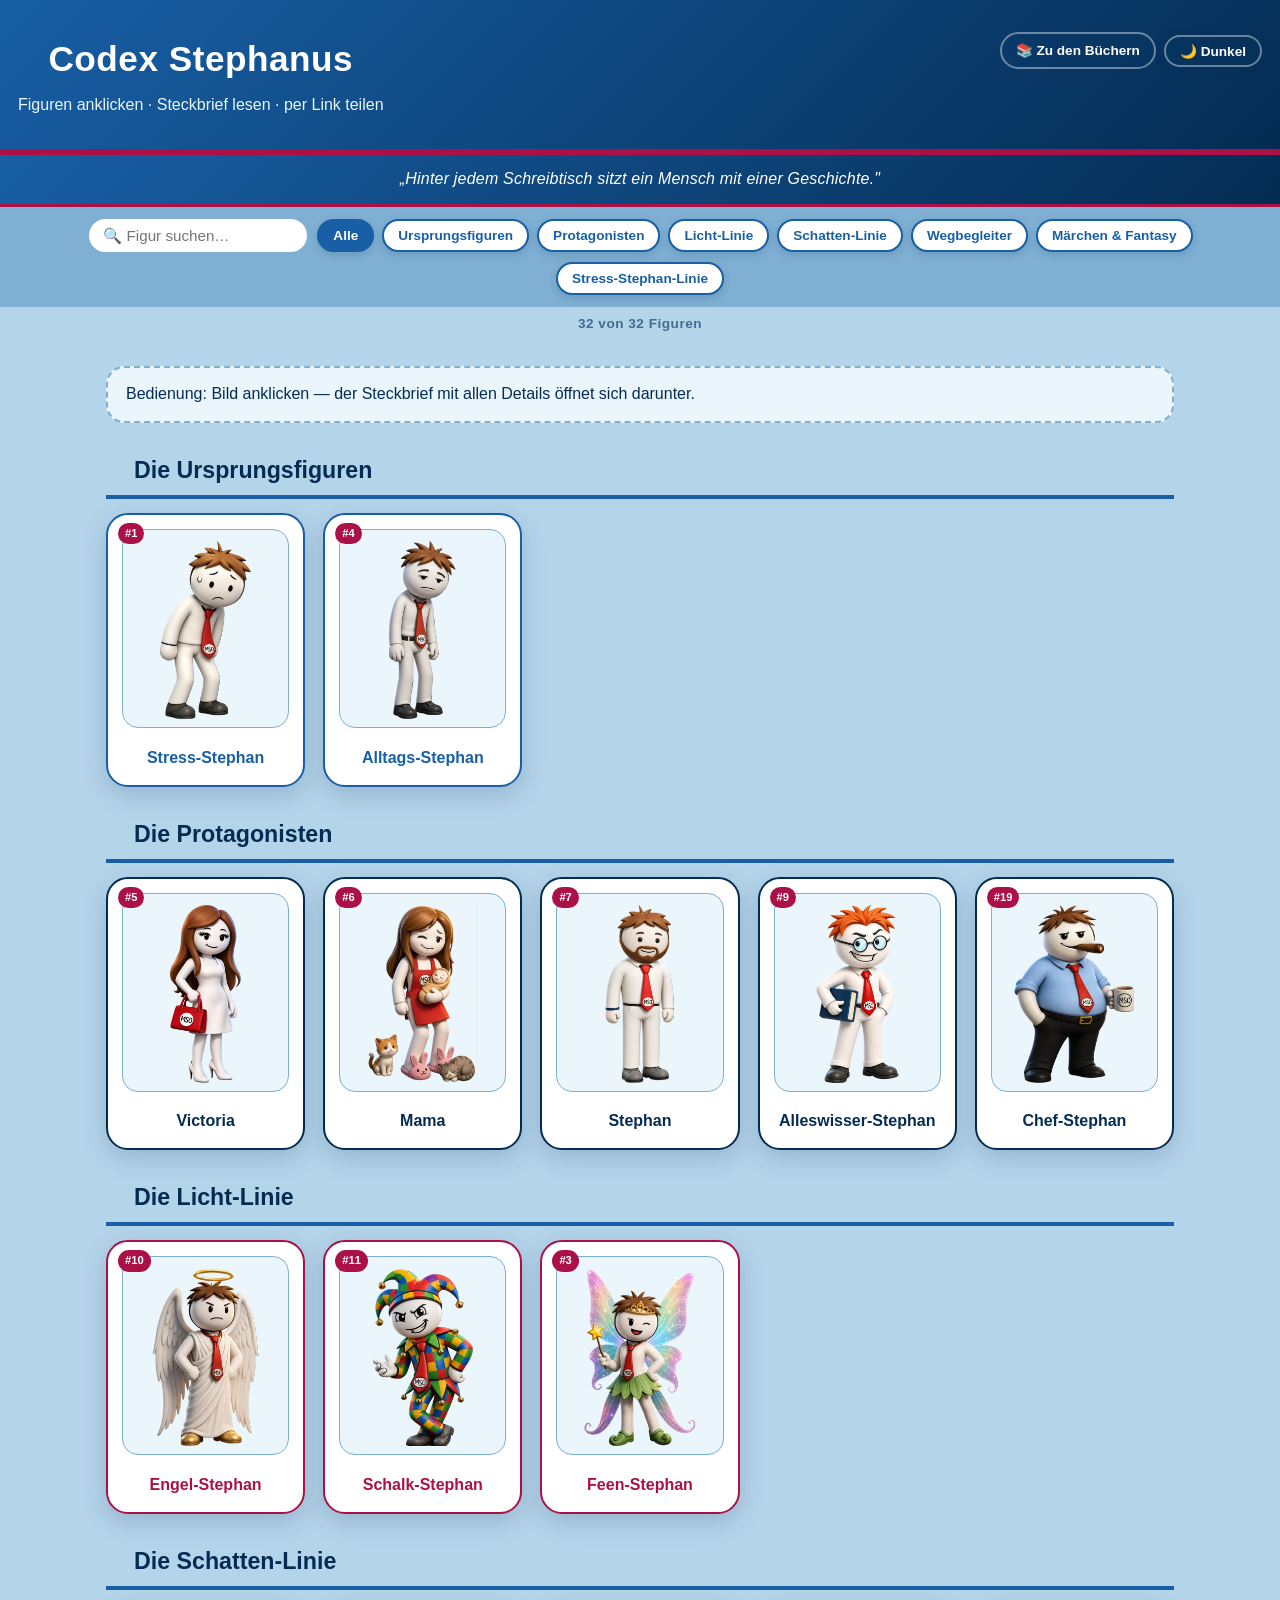
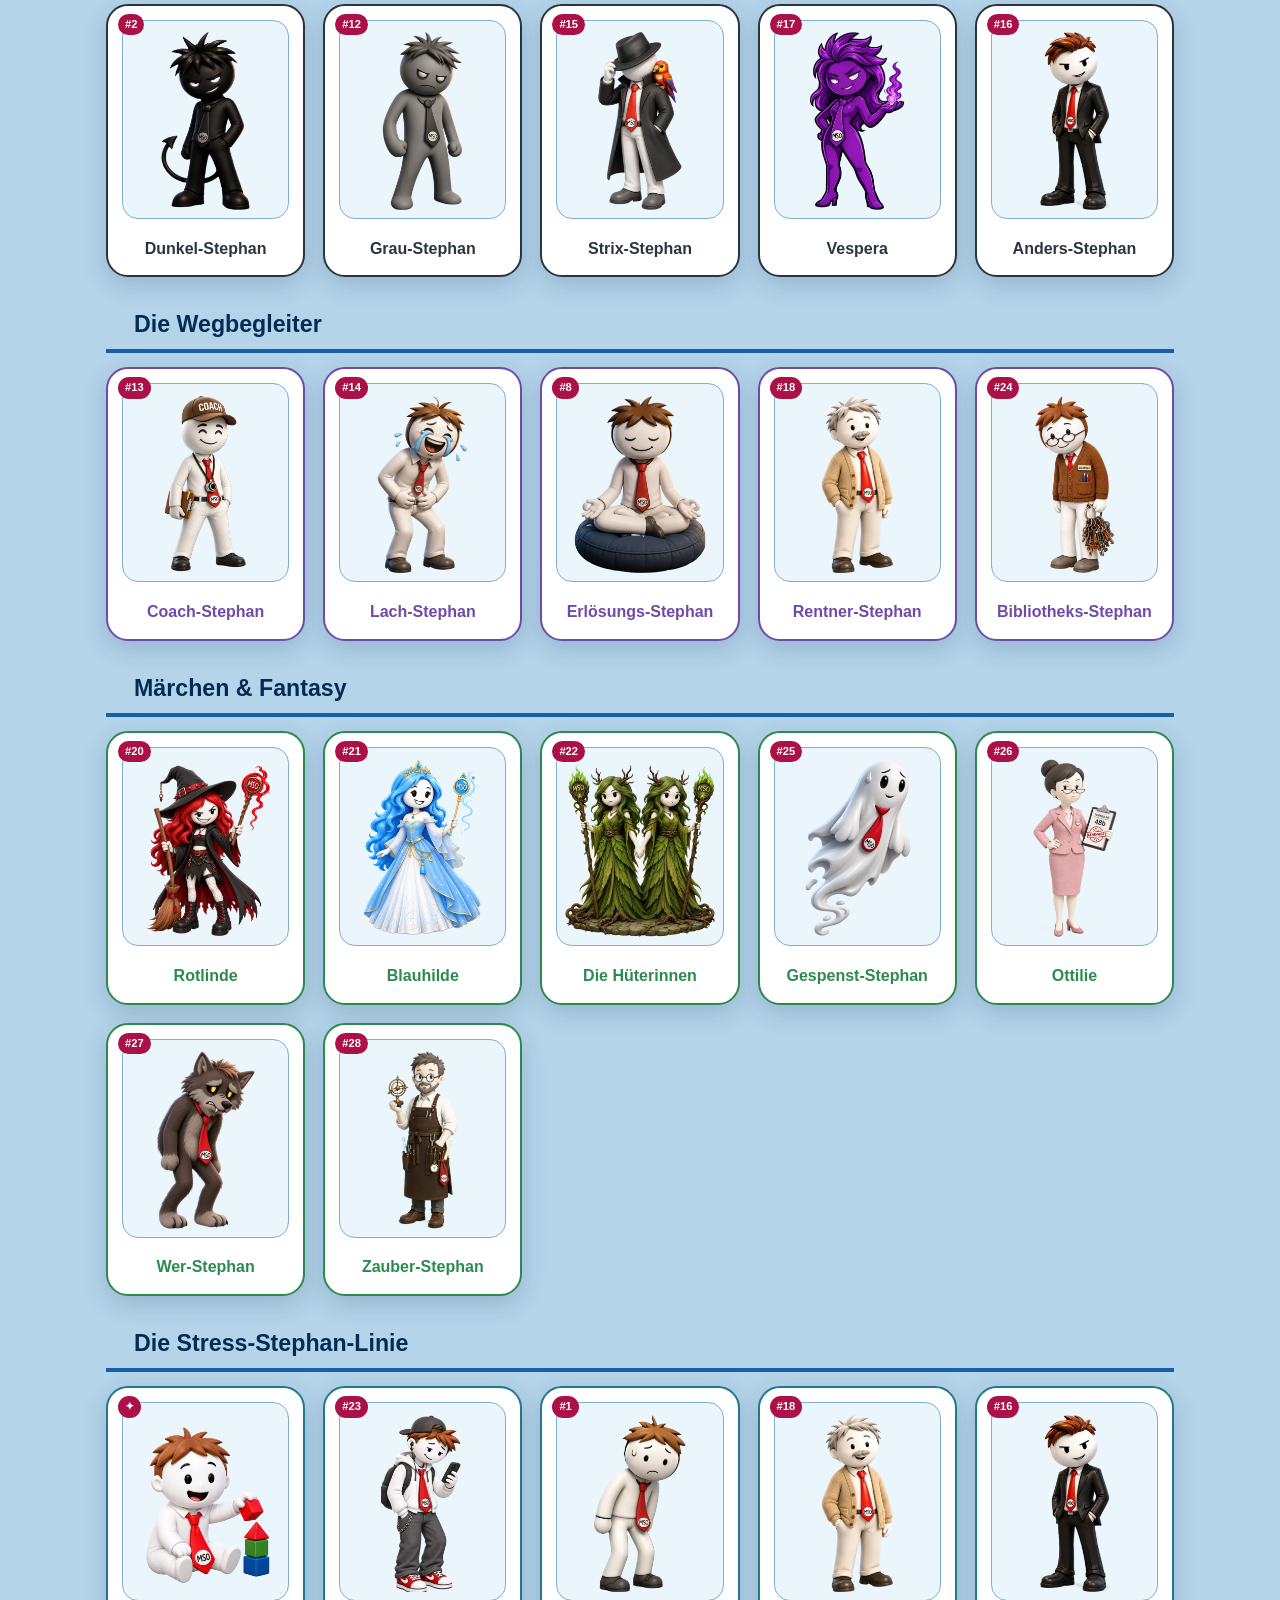
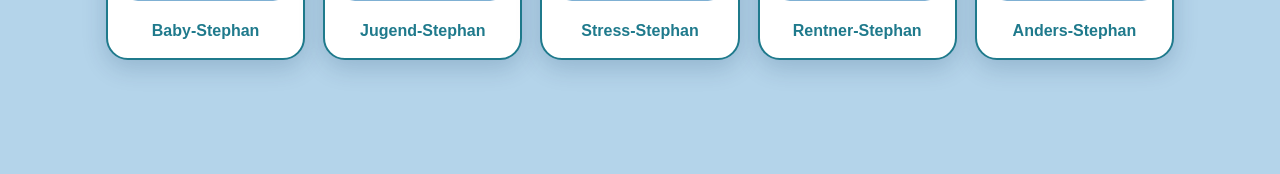
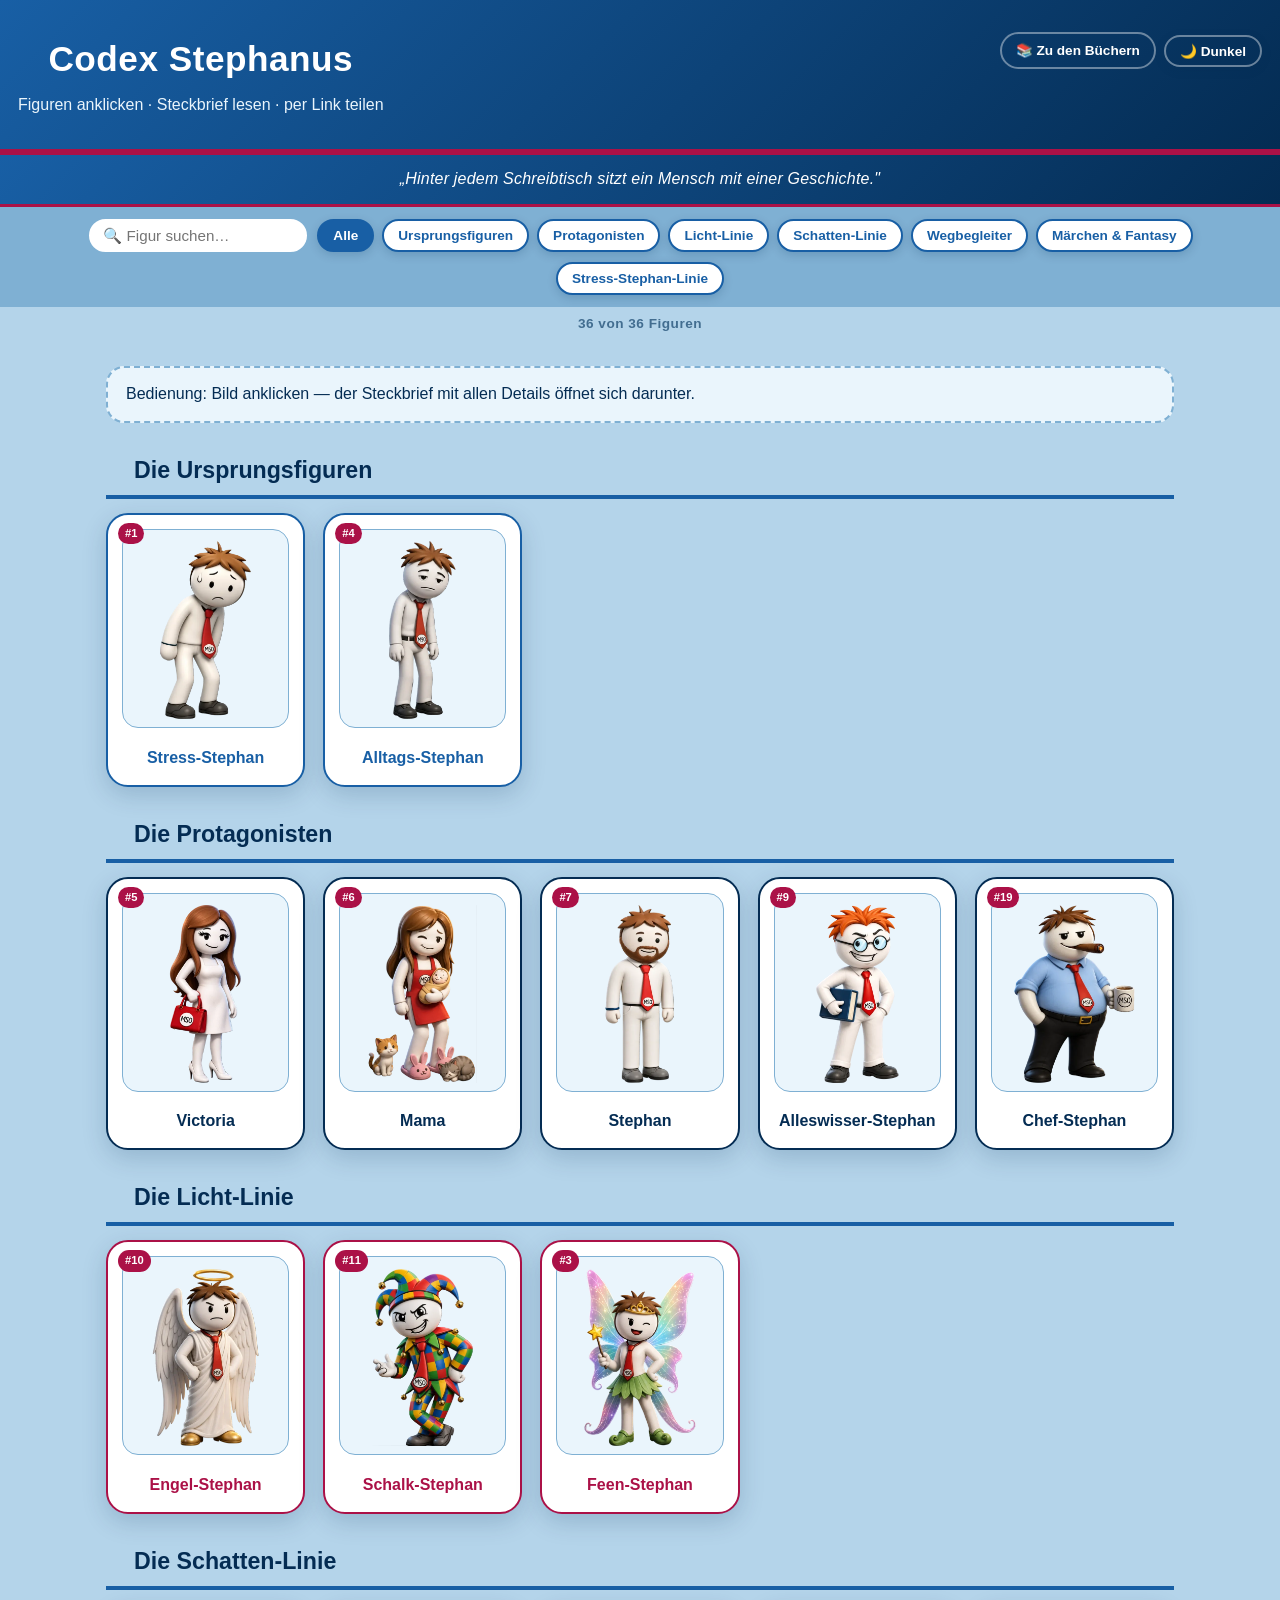
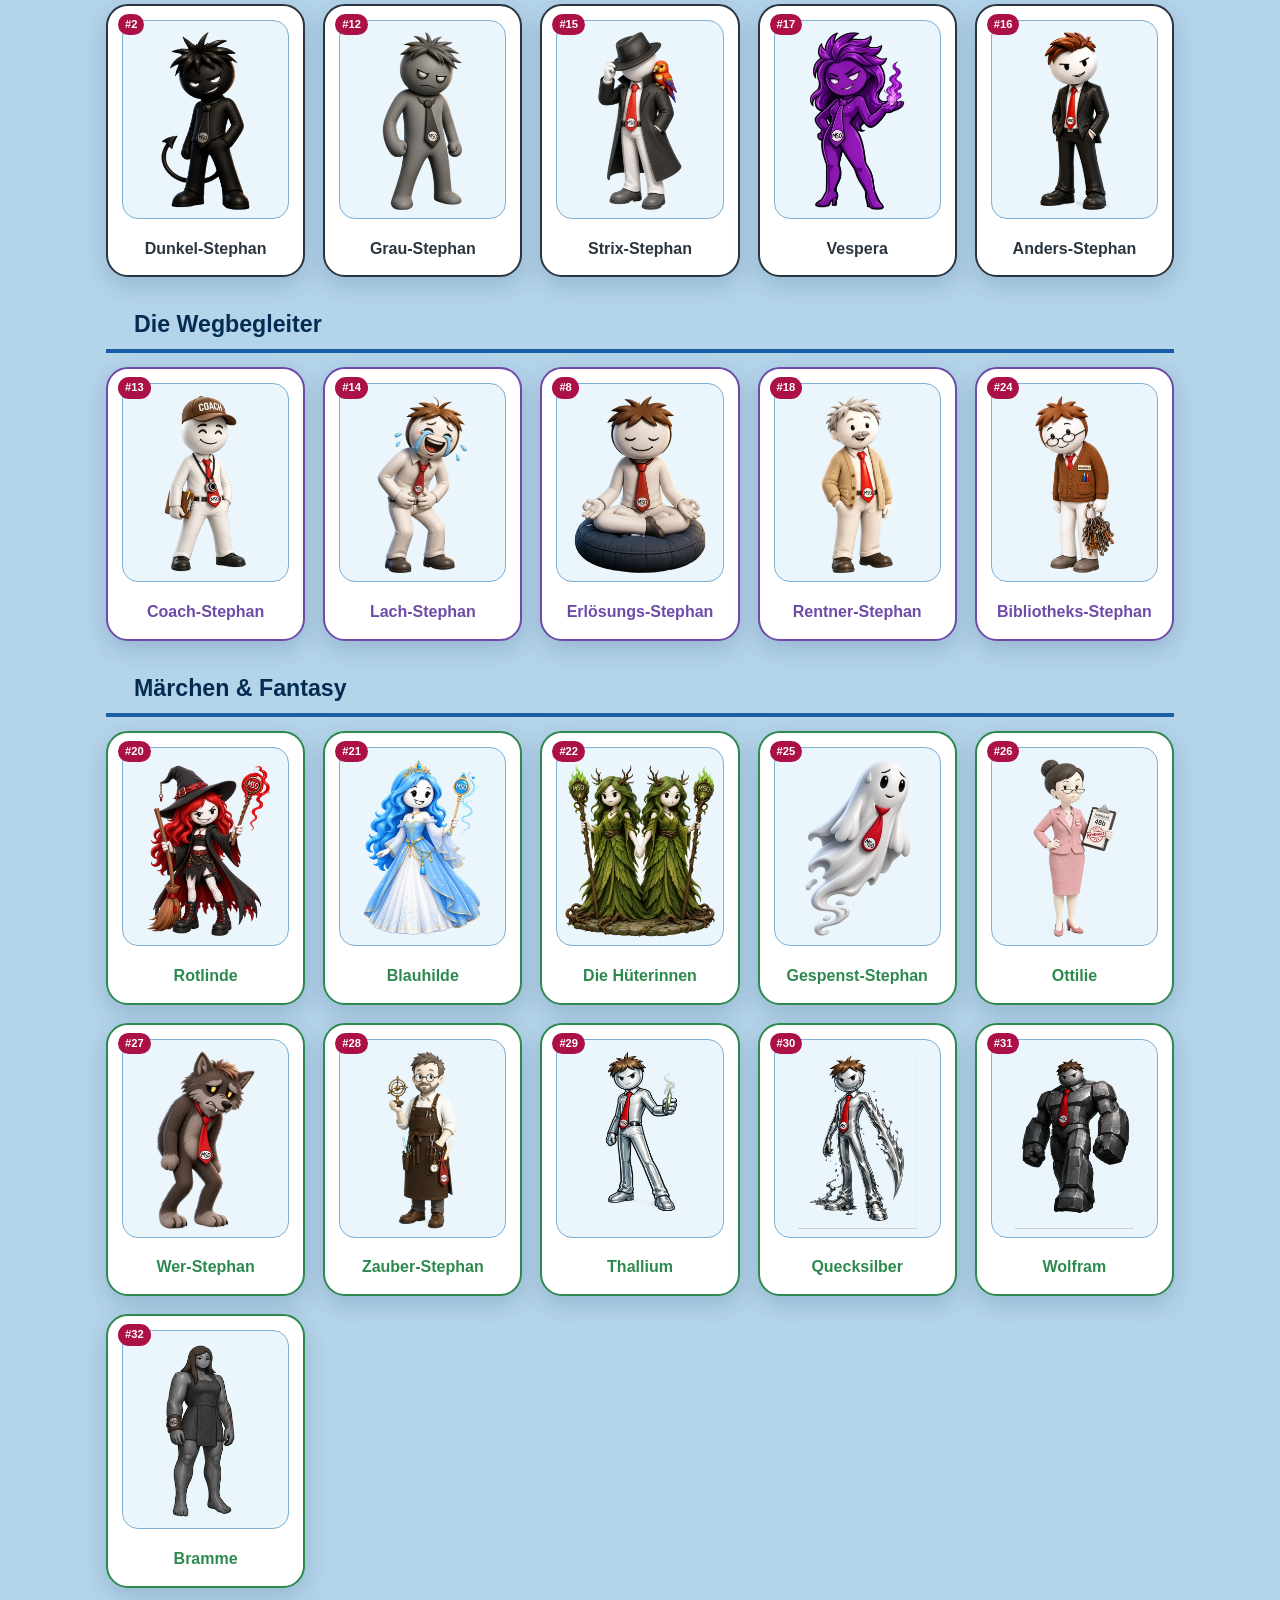
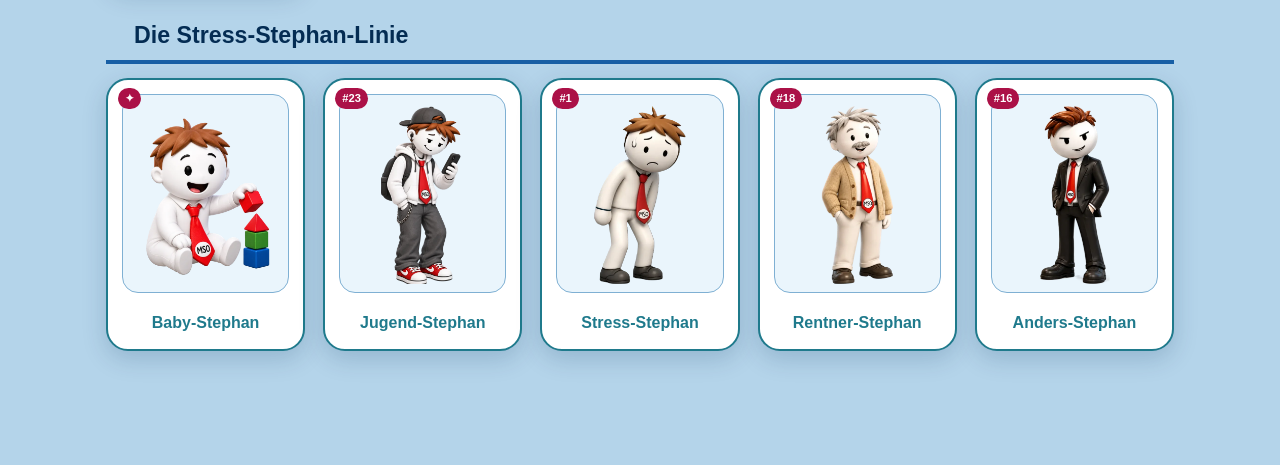
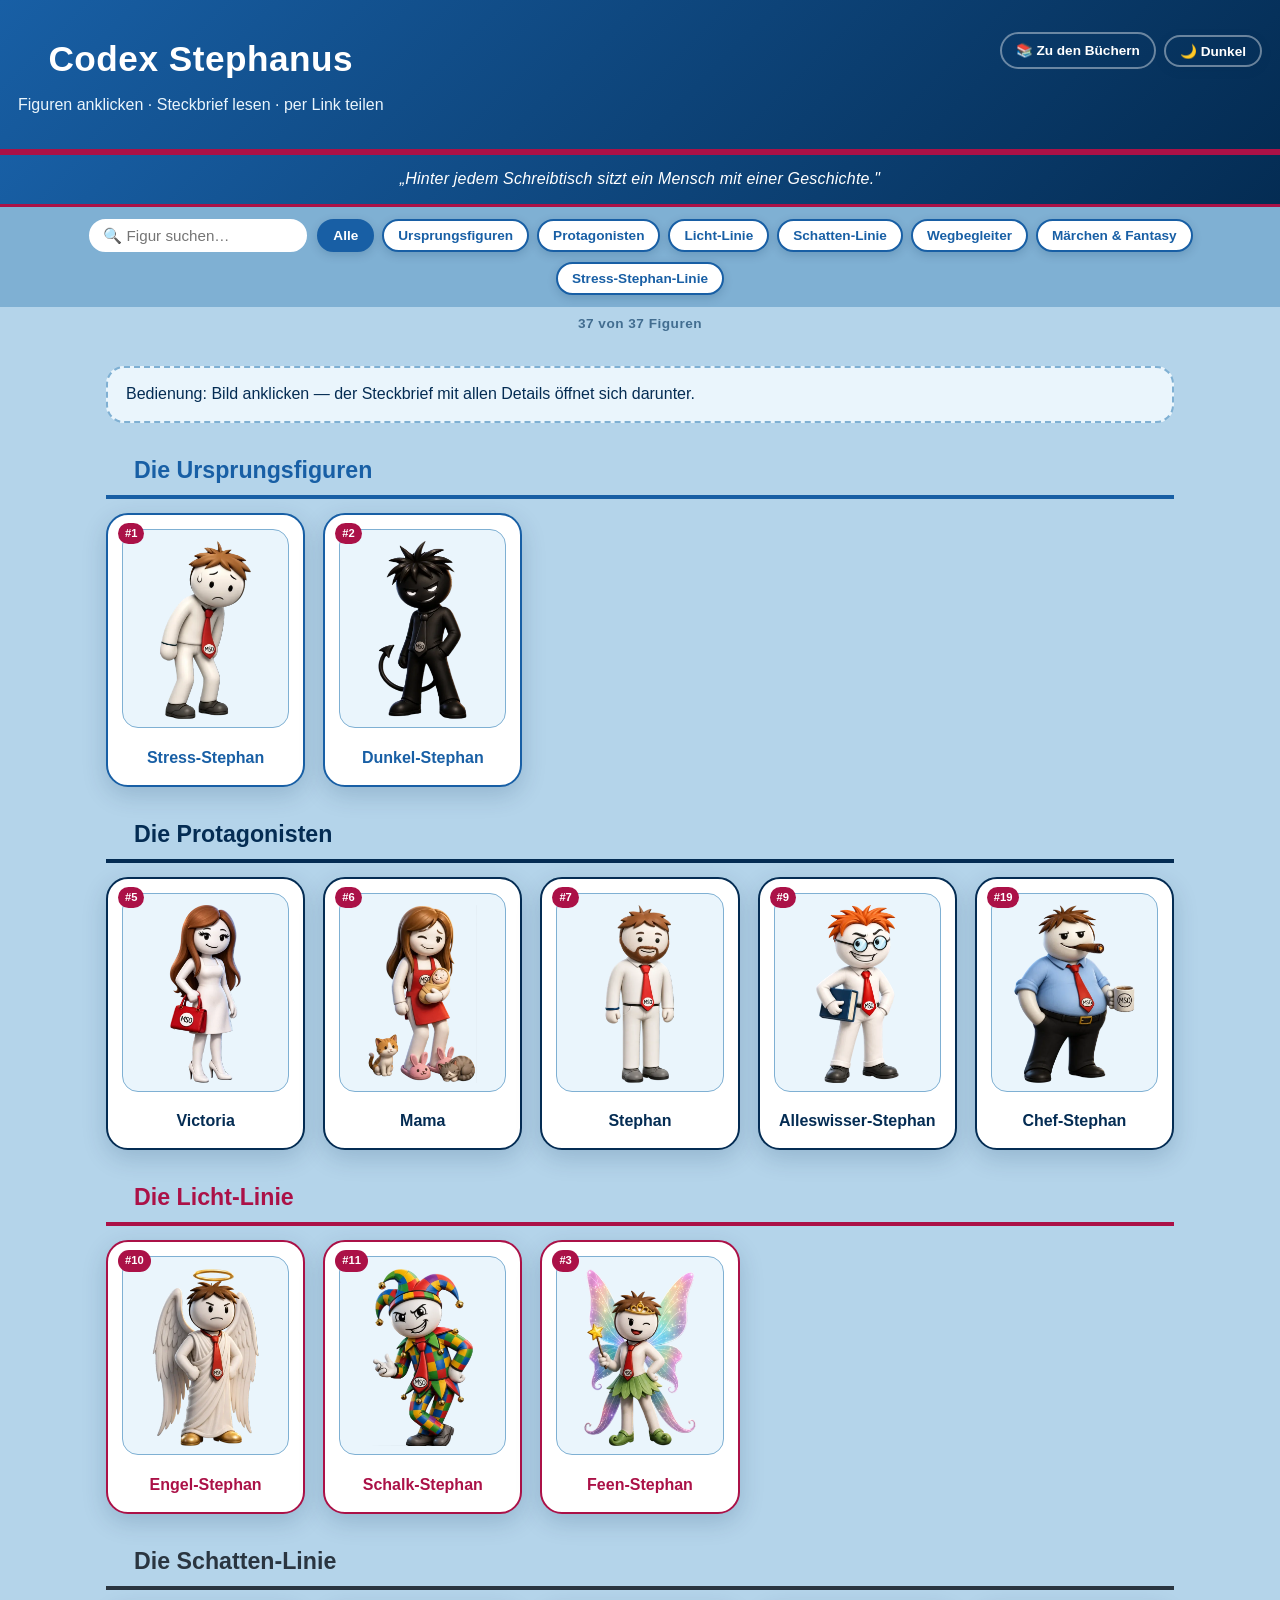
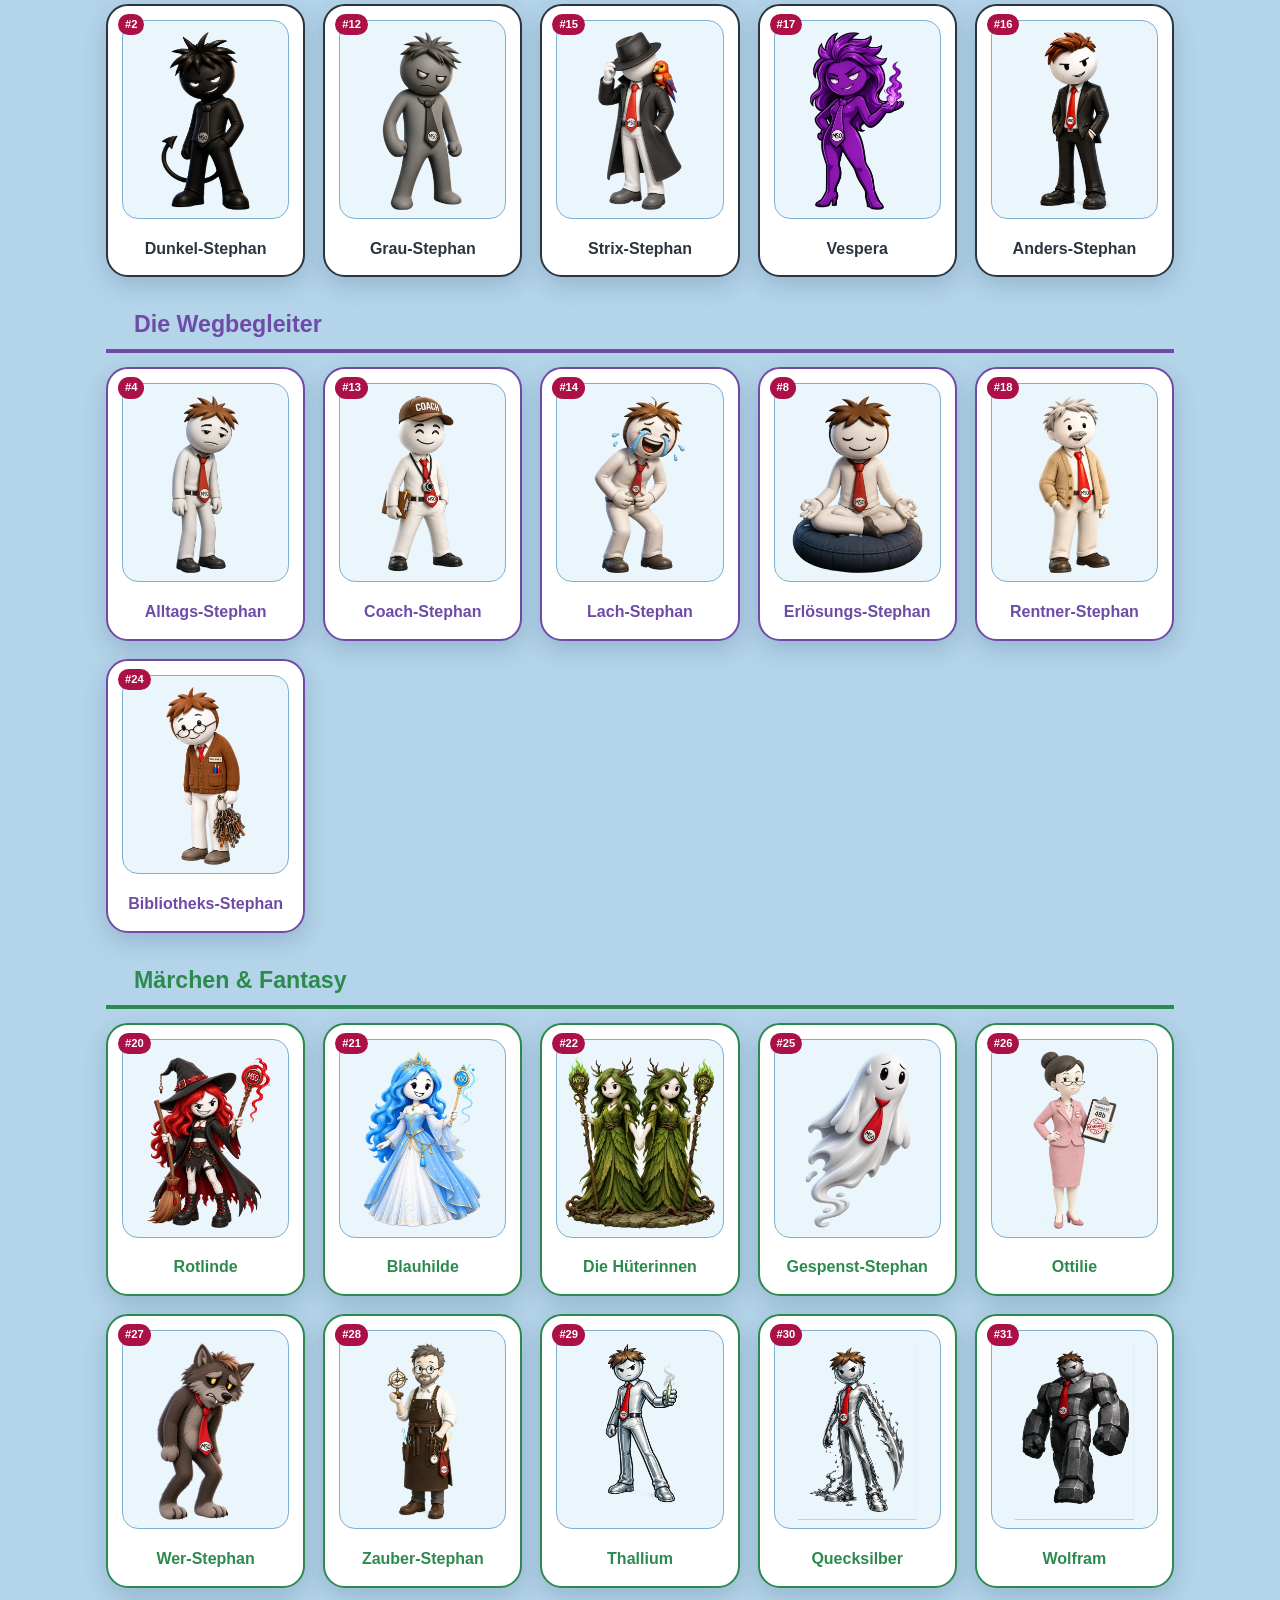
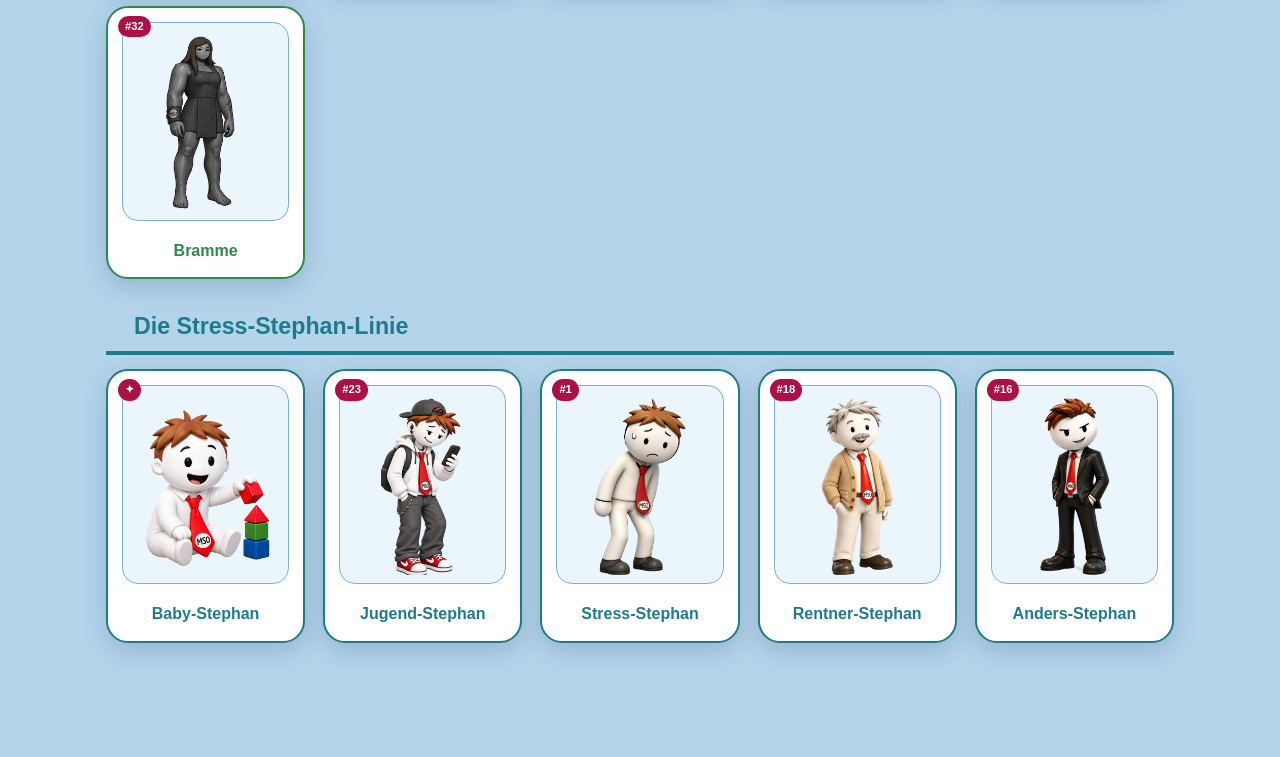
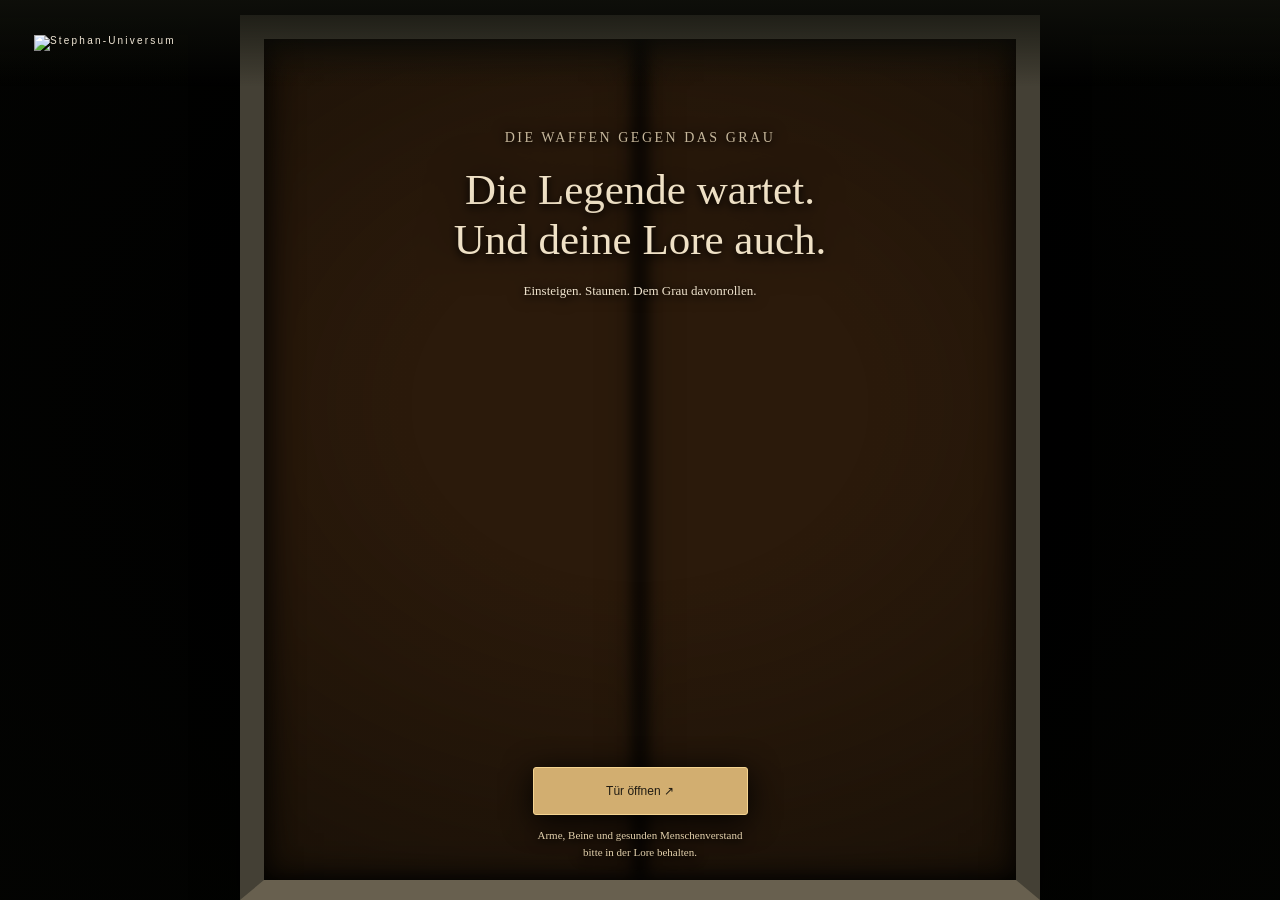
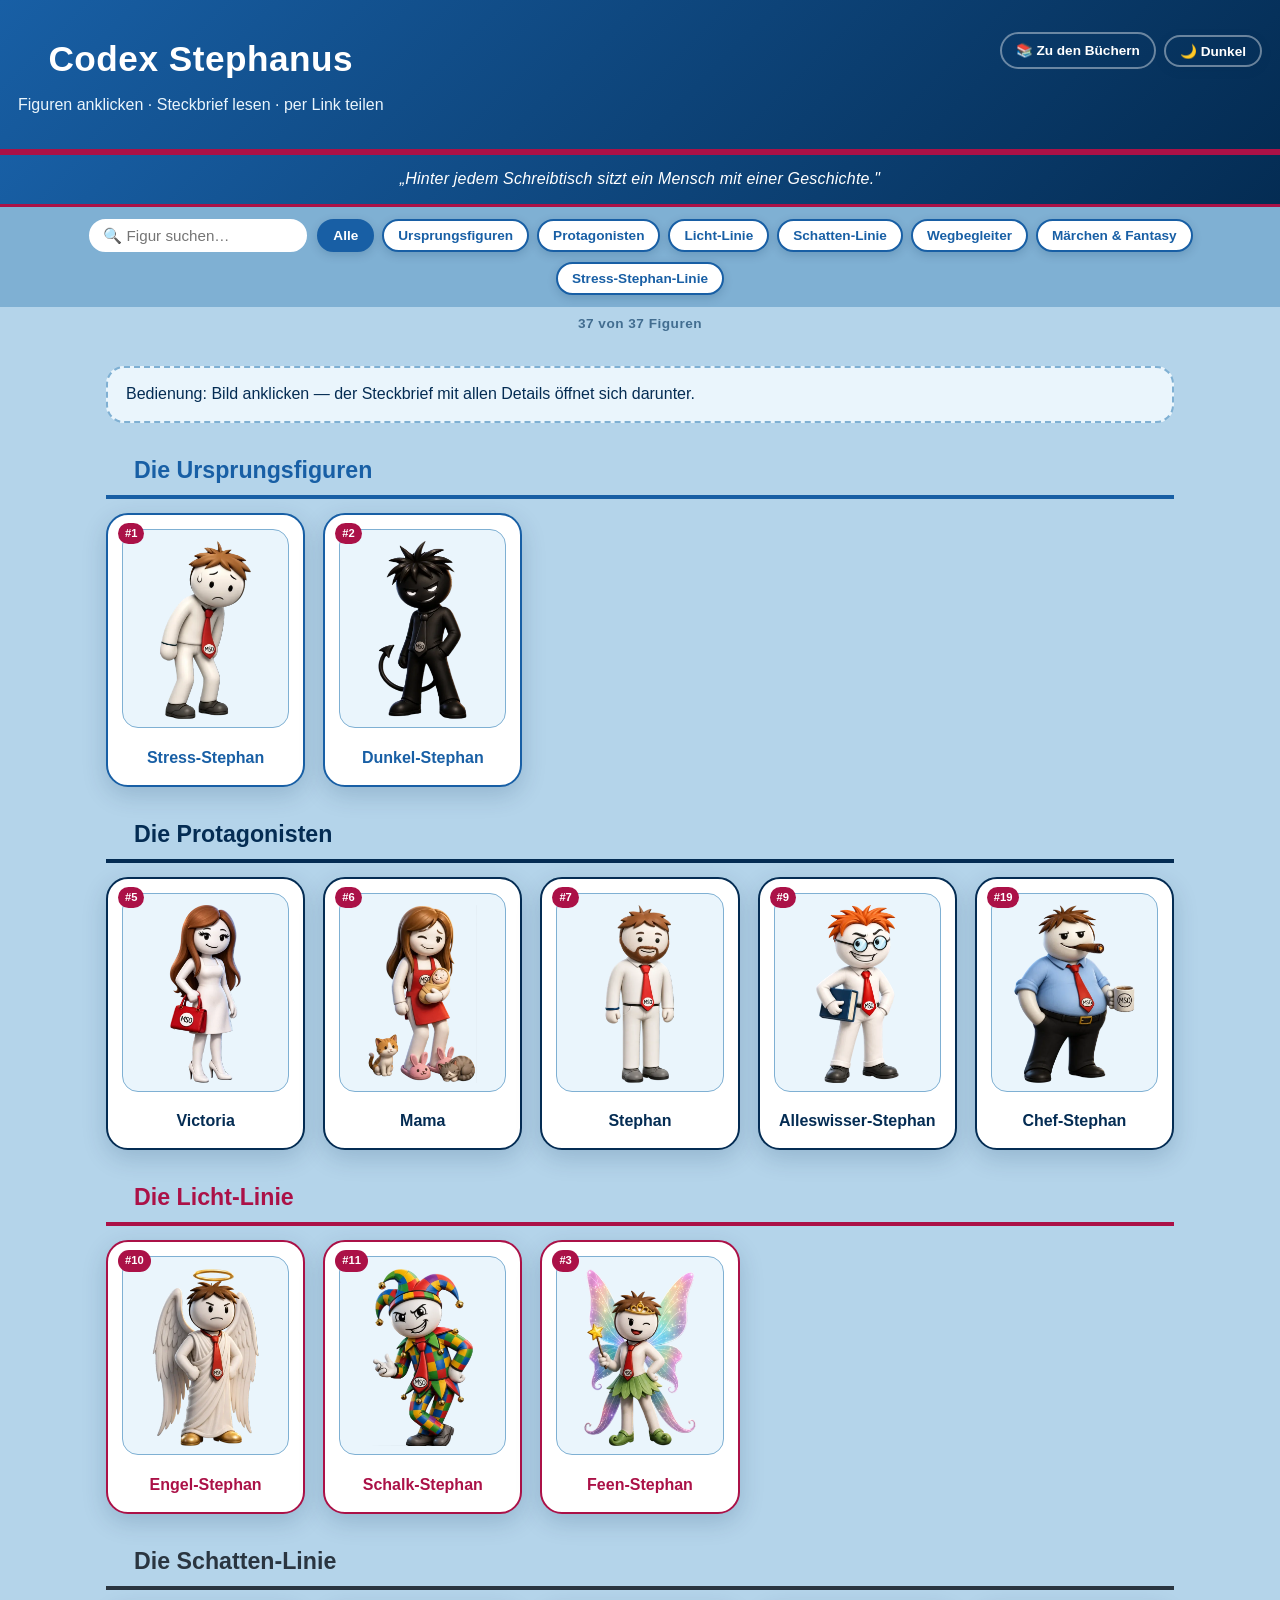
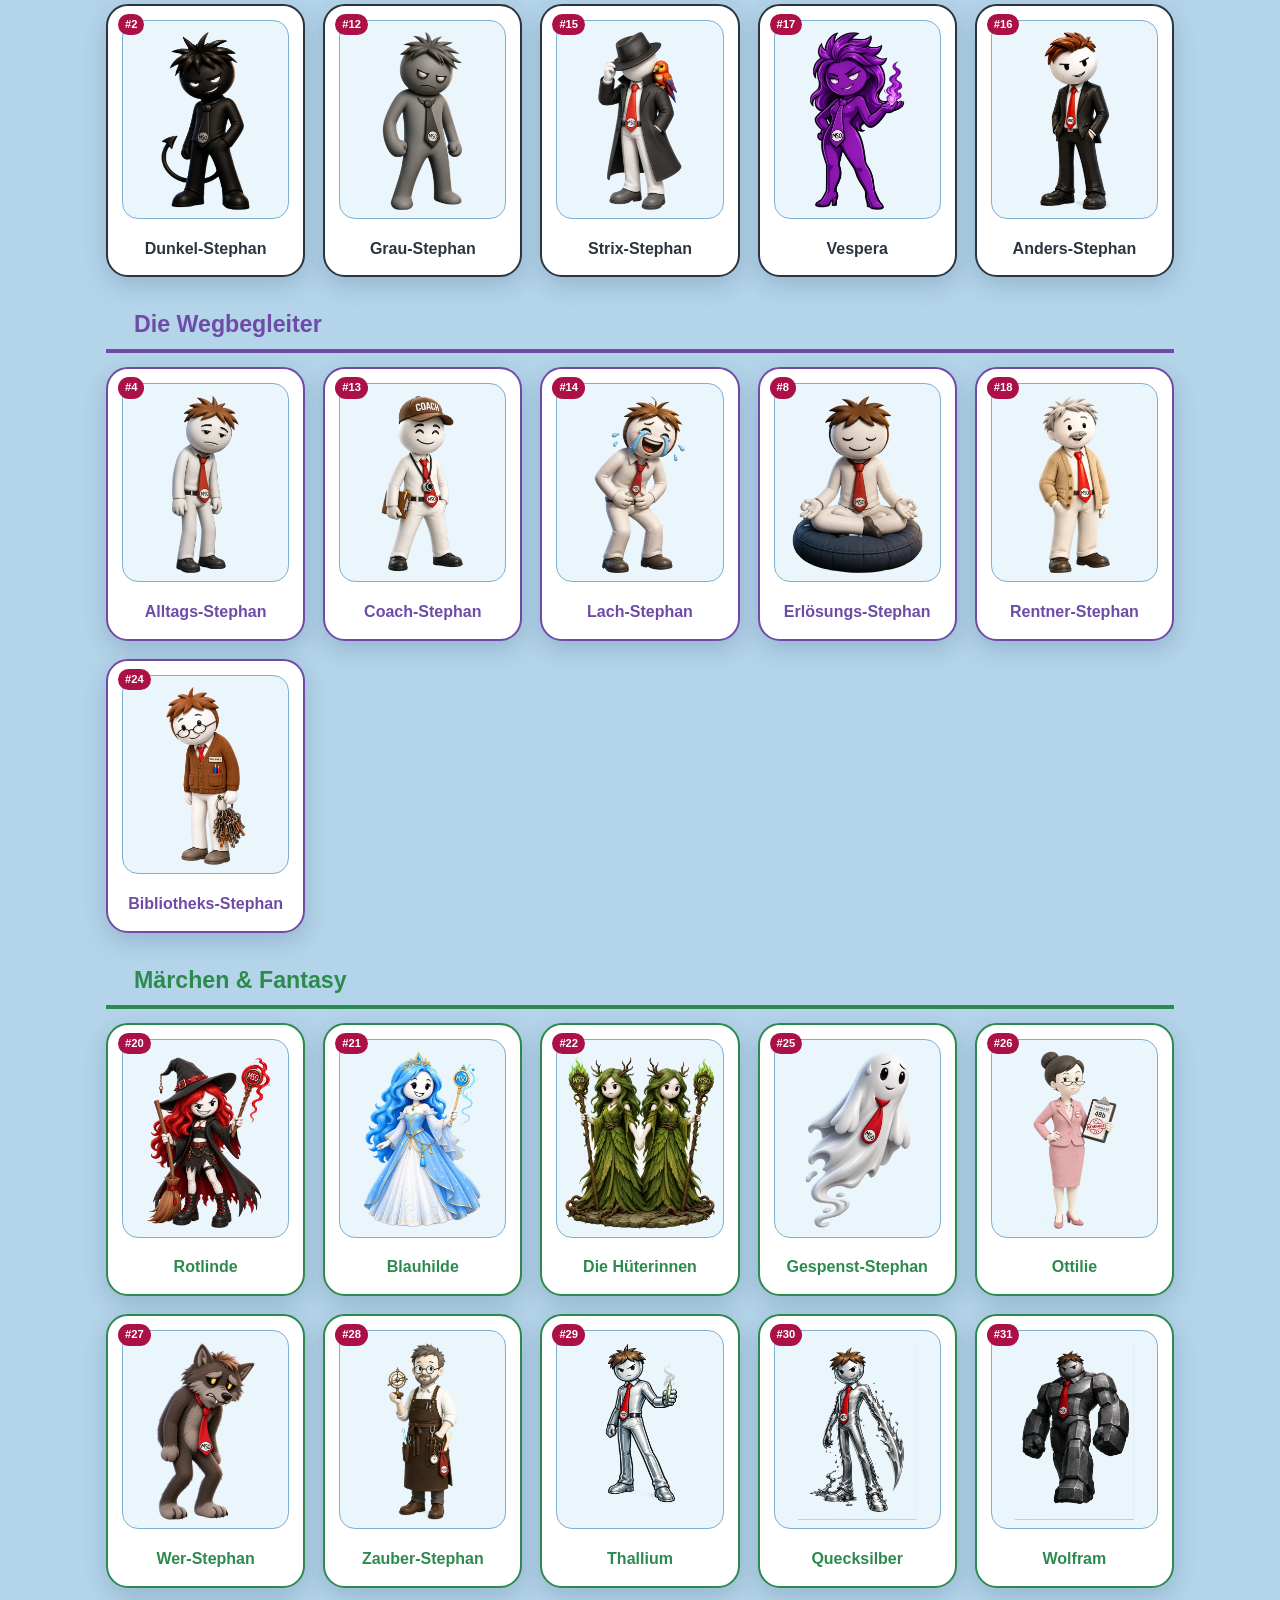
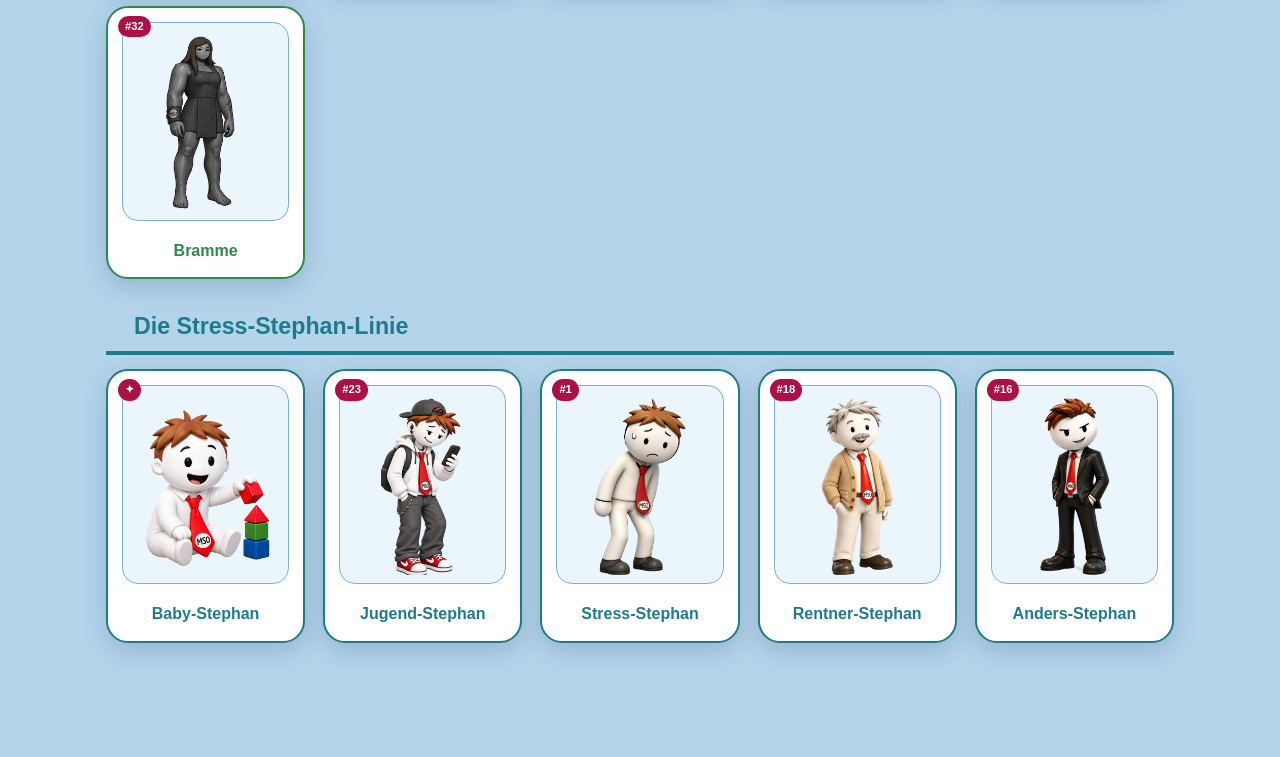
